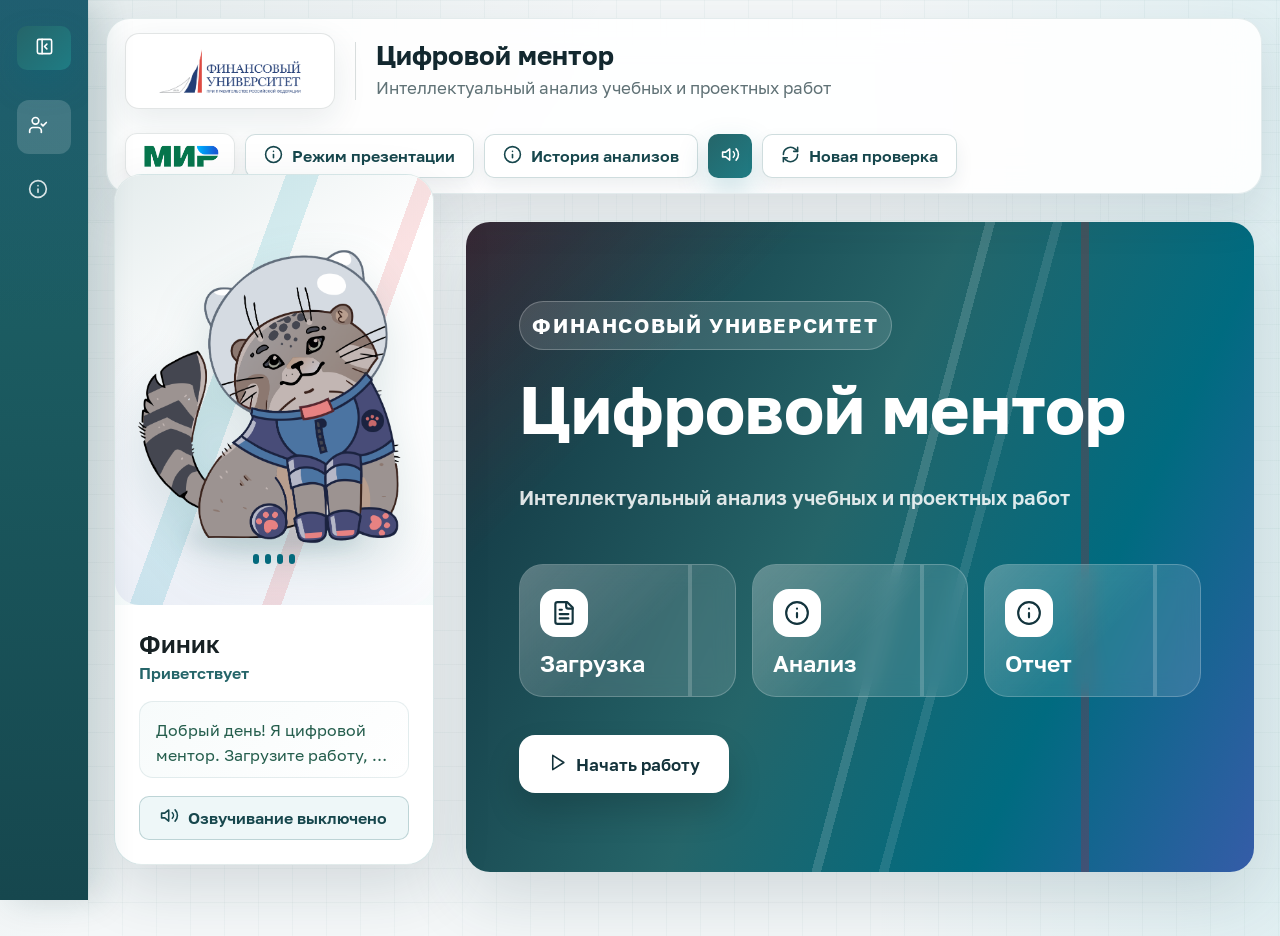
==== frontend/index.html @ cb4d514e "Improve demo UX history evidence and metrics" ====
<!doctype html>
<html lang="ru">
  <head>
    <meta charset="UTF-8" />
    <meta name="viewport" content="width=device-width, initial-scale=1.0" />
    <title>Цифровой ментор</title>
    <link rel="stylesheet" href="./src/styles/variables.css" />
    <link rel="stylesheet" href="./src/styles/global.css" />
  </head>
  <body>
    <div class="app-shell is-sidebar-collapsed" id="appShell">
      <aside class="sidebar" aria-label="Основная навигация">
        <div class="sidebar__brand">
          <div class="sidebar__mark">ЦМ</div>
          <div class="sidebar__brand-text">
            <strong>Цифровой ментор</strong>
            <span>Demo</span>
          </div>
          <button class="icon-button sidebar__toggle" type="button" id="sidebarToggle" aria-label="Раскрыть меню" aria-expanded="false">
            <span data-icon="panel-left"></span>
          </button>
        </div>

        <nav class="sidebar__nav">
          <button class="nav-item is-active" type="button" data-section="mentor">
            <span data-icon="user-check"></span>
            <span class="nav-item__label">Цифровой ментор</span>
          </button>
          <button class="nav-item" type="button" data-section="about">
            <span data-icon="info"></span>
            <span class="nav-item__label">О проекте</span>
          </button>
        </nav>
      </aside>

      <main class="main">
        <header class="topbar">
          <div class="brand-lockup">
            <div class="brand-logo-card">
              <img class="brand-logo-card__university" src="./src/assets/logos/financial-university-brand.png" alt="Финансовый университет" onerror="this.onerror=null;this.src='./src/assets/logos/financila_univer.png';" />
            </div>
            <div class="brand-divider"></div>
            <div class="project-title">
              <h1>Цифровой ментор</h1>
              <p>Интеллектуальный анализ учебных и проектных работ</p>
            </div>
          </div>

          <div class="topbar__actions">
            <div class="partner-badge" aria-label="Партнер проекта">
              <img src="./src/assets/logos/Mir-logo.png" alt="МИР" onerror="this.onerror=null;this.src='./src/assets/logos/mir-logo.svg';" />
            </div>
            <button class="button button--secondary" type="button" id="fullscreenButton">
              <span data-icon="maximize"></span>
              Режим презентации
            </button>
            <button class="button button--secondary" type="button" id="historyButton">
              <span data-icon="history"></span>
              История анализов
            </button>
            <button class="icon-button" type="button" id="soundToggle" aria-label="Переключить звук">
              <span data-icon="volume2"></span>
            </button>
            <button class="button button--secondary" type="button" id="resetButton">
              <span data-icon="refresh-cw"></span>
              Новая проверка
            </button>
          </div>
        </header>
        <div class="mode-banner" id="modeBanner" hidden></div>

        <section class="page is-visible" id="mentorPage">
          <div class="mentor-layout">
            <section class="card avatar-card">
              <div class="avatar-stage" id="avatarStage">
                <div class="avatar-orbit"></div>
                <img class="mascot-image" src="./src/assets/mascot/finik-kosmonavt.png" alt="Маскот Финансового университета Финик" />
                <div class="voice-wave" aria-hidden="true">
                  <span></span><span></span><span></span><span></span>
                </div>
              </div>

              <div class="avatar-card__body">
                <div>
                  <h2>Финик</h2>
                  <p class="mentor-status" id="mentorStatus">Ожидает документ</p>
                </div>
                <p class="mentor-message" id="mentorMessage">Загрузите работу, и я проведу комплексный анализ.</p>
                <button class="button button--ghost" type="button" id="avatarSoundButton">
                  <span data-icon="volume2"></span>
                  Озвучивание включено
                </button>
              </div>
            </section>

            <section class="workspace">
              <div class="workspace-stage is-visible" id="welcomeStage">
                <section class="card welcome-card">
                  <div class="welcome-card__content">
                    <div class="brand-logo-card welcome-card__logo">
                      <img class="brand-logo-card__university" src="./src/assets/logos/financial-university-brand.png" alt="Финансовый университет" onerror="this.onerror=null;this.src='./src/assets/logos/financila_univer.png';" />
                    </div>
                    <div class="partner-badge welcome-card__partner" aria-label="Партнер проекта">
                      <img src="./src/assets/logos/Mir-logo.png" alt="МИР" onerror="this.onerror=null;this.src='./src/assets/logos/mir-logo.svg';" />
                    </div>
                    <p class="eyebrow">Финансовый университет</p>
                    <h2>Цифровой ментор</h2>
                    <p>Интеллектуальный анализ учебных и проектных работ</p>
                    <div class="welcome-stats" aria-label="Возможности цифрового ментора">
                      <div><span data-icon="file-text"></span><strong>Загрузка</strong></div>
                      <div><span data-icon="activity"></span><strong>Анализ</strong></div>
                      <div><span data-icon="download"></span><strong>Отчет</strong></div>
                    </div>
                    <div class="welcome-card__actions">
                      <button class="button button--large" type="button" id="startDemoButton">
                        <span data-icon="play"></span>
                        Начать работу
                      </button>
                    </div>
                  </div>
                </section>
              </div>

              <div class="workspace-stage" id="uploadStage">
                <section class="card upload-card" id="dropZone">
                  <div class="section-heading">
                    <span data-icon="file-up"></span>
                    <div>
                      <h2>Загрузите работу для анализа</h2>
                    </div>
                  </div>

                  <div class="drop-area">
                    <input id="fileInput" type="file" accept=".pdf,.docx,application/pdf,application/vnd.openxmlformats-officedocument.wordprocessingml.document" />
                    <div class="drop-area__icon"><span data-icon="upload-cloud"></span></div>
                    <h3>Перетащите файл сюда</h3>
                    <button class="button" type="button" id="chooseFileButton">Выбрать файл</button>
                    <button class="button button--ghost demo-document-button" type="button" id="demoDocumentButton" hidden>
                      <span data-icon="file-check-2"></span>
                      Использовать пример работы
                    </button>
                  </div>

                  <div class="file-preview" id="filePreview" hidden>
                    <div class="file-preview__icon"><span data-icon="file-text"></span></div>
                    <div>
                      <strong id="fileName">document.pdf</strong>
                      <span id="fileMeta">PDF · 1.2 МБ</span>
                    </div>
                    <button class="icon-button" type="button" id="removeFileButton" aria-label="Удалить файл">
                      <span data-icon="trash-2"></span>
                    </button>
                  </div>

                  <div class="upload-card__actions">
                    <div class="analysis-scope">
                      <span>Структура</span>
                      <span>Содержание</span>
                      <span>Аргументация</span>
                      <span>Логика</span>
                      <span>AI-risk</span>
                      <span>Рекомендации</span>
                    </div>
                    <button class="button button--large" type="button" id="startAnalysisButton" disabled>
                      <span data-icon="play"></span>
                      Начать анализ
                    </button>
                  </div>
                </section>
              </div>

              <div class="workspace-stage" id="processingStage">
                <section class="card processing-console">
                  <div class="processing-console__top">
                    <div>
                      <p class="eyebrow">AI-анализ</p>
                      <h2>Агенты читают работу</h2>
                      <p id="processingPhase">Подготовка документа</p>
                    </div>
                    <button class="button button--ghost" type="button" id="cancelAnalysisButton">
                      <span data-icon="circle-stop"></span>
                      Отменить
                    </button>
                  </div>

                  <div class="processing-showcase">
                    <div class="mentor-scanner">
                      <div class="scanner-orbit" aria-hidden="true">
                        <div class="scanner-ring scanner-ring--outer"></div>
                        <div class="scanner-ring scanner-ring--middle"></div>
                        <div class="scanner-ring scanner-ring--inner"></div>
                        <div class="scanner-sweep"></div>
                        <div class="scanner-core">
                          <span id="processingPercent">0%</span>
                          <small id="processingElapsed">Прошло: 00:00</small>
                        </div>
                        <span class="scanner-node scanner-node--a15">Проблема</span>
                        <span class="scanner-node scanner-node--a16">Экономика</span>
                        <span class="scanner-node scanner-node--a17">Архитектура</span>
                        <span class="scanner-node scanner-node--a28">Риски</span>
                        <span class="scanner-node scanner-node--a01">Итог</span>
                      </div>
                      <div class="scanner-caption">
                        <strong>Мультиагентный проход</strong>
                        <span>Несколько независимых проверок идут одновременно, затем ментор собирает понятный итог.</span>
                      </div>
                    </div>

                    <div class="processing-readout">
                      <div class="analysis-headline">
                        <div>
                          <span>Документ</span>
                          <strong id="processingFileName">Работа</strong>
                        </div>
                        <div>
                          <span>Сейчас</span>
                          <strong id="processingLiveStep">Запуск анализа</strong>
                        </div>
                      </div>
                      <div class="progress progress--wide"><span id="overallProgressBar" style="width: 0%"></span></div>
                      <div class="analysis-steps" id="analysisSteps"></div>
                    </div>
                  </div>
                </section>
              </div>

              <div class="workspace-stage" id="summaryStage">
                <section class="card summary-card">
                  <p class="eyebrow">Анализ завершен</p>
                  <h2>Краткое резюме</h2>
                  <div class="summary-score"><strong id="summaryScore">S?</strong><span>текущая стадия</span></div>
                  <p id="summaryVerdict">Работа выполнена на хорошем уровне.</p>
                  <div class="summary-grid">
                    <div>
                      <h3>Главные сильные стороны</h3>
                      <ul id="summaryStrengths"></ul>
                    </div>
                    <div>
                      <h3>Главные зоны развития</h3>
                      <ul id="summaryImprovements"></ul>
                    </div>
                  </div>
                  <div class="summary-actions">
                    <button class="button" type="button" id="detailsButton">Посмотреть подробный анализ</button>
                    <button class="button button--secondary" type="button" id="summaryReportButton">Скачать отчет</button>
                    <button class="button button--ghost" type="button" id="summaryResetButton">Начать новую проверку</button>
                  </div>
                </section>
              </div>

              <div class="workspace-stage" id="resultsStage">
                <nav class="results-nav" aria-label="Навигация по результатам">
                  <a href="#resultOverview">Обзор</a>
                  <a href="#resultCriteria">Стадии</a>
                  <a href="#resultRemarks">Возражения</a>
                  <a href="#resultRecommendations">Следующий шаг</a>
                  <a href="#resultChat">Диалог</a>
                </nav>
                <div class="results-grid">
                  <section class="card score-card" id="resultOverview">
                    <div>
                      <p class="eyebrow">Текущая стадия</p>
                      <strong>S?</strong>
                      <span>Работа выполнена на хорошем уровне</span>
                    </div>
                    <div class="score-ring">87</div>
                  </section>

                  <section class="card criteria-card" id="resultCriteria">
                    <h2>Путь работы по стадиям</h2>
                    <div id="criteriaList"></div>
                  </section>

                  <section class="card list-card">
                    <h2>Что устояло</h2>
                    <ul id="strengthsList"></ul>
                  </section>

                  <section class="card list-card">
                    <h2>Главные возражения</h2>
                    <ul id="improvementsList"></ul>
                  </section>
                </div>

                <section class="card document-review" id="resultRemarks">
                  <div class="section-heading">
                    <span data-icon="message-square-warning"></span>
                    <div>
                      <h2>Возражения</h2>
                    </div>
                  </div>
                  <div class="document-review__grid">
                    <article class="document-page" id="documentText"></article>
                    <aside class="remark-card">
                      <div id="remarkContent"></div>
                      <div class="remark-card__actions" id="remarkTabs"></div>
                    </aside>
                  </div>
                </section>

                <section class="card ai-risk-card">
                  <div class="section-heading">
                    <span data-icon="sparkles"></span>
                    <div>
                      <h2>Один вопрос и следующий шаг</h2>
                    </div>
                  </div>
                  <ul id="aiRiskList"></ul>
                  <p class="disclaimer">Разбор не является подписью человека и не заменяет решение научного руководителя или экспертного совета.</p>
                </section>

                <section class="recommendation-section" id="resultRecommendations">
                  <div class="section-heading">
                    <span data-icon="route"></span>
                    <div>
                      <h2>Следующий шаг</h2>
                    </div>
                  </div>
                  <div class="recommendation-grid" id="recommendationPlan"></div>
                </section>

                <section class="card directions-card">
                  <div class="section-heading">
                    <span data-icon="compass"></span>
                    <div>
                      <h2>Как вы хотите улучшить работу?</h2>
                    </div>
                  </div>
                  <div class="direction-buttons" id="directionButtons"></div>
                  <div class="direction-result" id="directionResult">Выберите направление улучшения.</div>
                </section>

                <section class="card chat-card" id="resultChat">
                  <div class="section-heading">
                    <span data-icon="messages-square"></span>
                    <div>
                      <h2>Диалог с цифровым ментором</h2>
                    </div>
                  </div>
                  <div class="quick-questions" id="quickQuestions"></div>
                  <div class="chat-messages" id="chatMessages"></div>
                  <div class="chat-tools">
                    <button class="button button--ghost" type="button" id="clearChatButton">Очистить диалог</button>
                    <button class="button button--ghost" type="button" id="stopSpeechButton">Остановить речь</button>
                  </div>
                  <form class="chat-input" id="chatForm">
                    <button class="icon-button" type="button" id="micButton" aria-label="Голосовой ввод">
                      <span data-icon="mic"></span>
                    </button>
                    <input id="chatInput" type="text" placeholder="Задайте вопрос ментору" />
                    <button class="button" type="submit">
                      <span data-icon="send"></span>
                      Отправить
                    </button>
                  </form>
                </section>
                <section class="card report-card detailed-report-card">
                  <div class="detailed-report-hero">
                    <div>
                      <p class="eyebrow">Подробный разбор</p>
                      <h2>Большой отчет собирается отдельно</h2>
                      <p id="detailedReportStatusText">После быстрого результата ментор готовит подробный PDF с примерами из текста, доказательствами и планом доработки.</p>
                    </div>
                    <div class="report-orb" aria-hidden="true">
                      <span data-icon="file-text"></span>
                    </div>
                  </div>

                  <div class="report-flow" id="detailedReportFlow">
                    <div class="report-flow__item is-active">
                      <span data-icon="search-check"></span>
                      <strong>Цитаты</strong>
                      <small>ищем фрагменты</small>
                    </div>
                    <div class="report-flow__item">
                      <span data-icon="layers-3"></span>
                      <strong>Разбор</strong>
                      <small>структурируем выводы</small>
                    </div>
                    <div class="report-flow__item">
                      <span data-icon="chart-no-axes-column"></span>
                      <strong>Рекомендации</strong>
                      <small>собираем план</small>
                    </div>
                    <div class="report-flow__item">
                      <span data-icon="file-down"></span>
                      <strong>PDF</strong>
                      <small>готовим файл</small>
                    </div>
                  </div>

                  <div class="report-card__actions">
                    <button class="button button--secondary" type="button" id="metricsButton">
                      <span data-icon="activity"></span>
                      Метрики анализа
                    </button>
                    <button class="button button--large" type="button" id="reportButton">
                      <span data-icon="download"></span>
                      Скачать подробный отчет
                    </button>
                    <button class="button button--secondary" type="button" id="finishDemoButton">
                      <span data-icon="check-circle-2"></span>
                      Завершить
                    </button>
                  </div>
                </section>
                <section class="card history-card">
                  <div class="section-heading">
                    <span data-icon="history"></span>
                    <div>
                      <h2>История анализов</h2>
                    </div>
                  </div>
                  <div class="history-list" id="historyList"></div>
                </section>
              </div>

              <div class="workspace-stage" id="finalStage">
                <section class="card final-card">
                  <p class="eyebrow">Готово</p>
                  <h2>Работа завершена</h2>
                  <p>Я подготовил аналитический отчет, рекомендации и направления дальнейшего развития работы.</p>
                  <p>Моя задача — помочь автору быстрее улучшить результат, а эксперту — сосредоточиться на содержательной оценке.</p>
                  <div class="summary-actions">
                    <button class="button" type="button" id="finalReportButton">Скачать отчет</button>
                    <button class="button button--secondary" type="button" id="finalResetButton">Начать новую проверку</button>
                    <button class="button button--ghost" type="button" id="backToResultsButton">Вернуться к результатам</button>
                  </div>
                </section>
              </div>

              <div class="workspace-stage" id="errorStage">
                <section class="card error-card">
                  <span data-icon="triangle-alert"></span>
                  <h2 id="errorTitle">Не удалось обработать документ</h2>
                  <p id="errorDescription">Проверьте, что файл не поврежден и содержит текстовый слой.</p>
                  <div class="error-actions">
                    <button class="button" type="button" id="retryButton">Выбрать другой файл</button>
                  </div>
                  <details class="error-details">
                    <summary>Код обращения</summary>
                    <code id="errorRequestId">Код не получен</code>
                  </details>
                </section>
              </div>
            </section>
          </div>
        </section>

        <section class="page" id="aboutPage">
          <div class="about-shell">
            <section class="about-hero">
              <div class="about-hero__copy">
                <p class="about-kicker"><span></span> Мультиагентная экспертная система</p>
                <h2>Не один чат-бот.<br /><em>Цифровой консилиум</em> для проектных работ.</h2>
                <p class="about-lead">Digital Mentor разбирает ВКР и проектные документы как команда независимых экспертов: каждый смотрит на свою часть работы, спорит с допущениями и передает выводы финальному ментору. Пользователь получает не сырой ответ нейросети, а собранную позицию с оценками, возражениями и следующим шагом.</p>
                <div class="about-hero__badges">
                  <span><span data-icon="shield-check"></span> Доказательно</span>
                  <span><span data-icon="users"></span> Независимые роли</span>
                  <span><span data-icon="messages-square"></span> Один понятный голос</span>
                </div>
              </div>
              <div class="about-orbit" aria-label="Схема мультиагентного анализа">
                <div class="about-orbit__ring"></div>
                <div class="about-orbit__core"><strong>A-01</strong><span>Финальный<br />ментор</span></div>
                <span class="about-orbit__agent about-orbit__agent--one">Проблема</span>
                <span class="about-orbit__agent about-orbit__agent--two">Экономика</span>
                <span class="about-orbit__agent about-orbit__agent--three">Архитектура</span>
                <span class="about-orbit__agent about-orbit__agent--four">Риски</span>
              </div>
            </section>

            <section class="about-metrics" aria-label="Цифры проекта">
              <article><strong>9</strong><span>экспертных ролей<br />в методологии</span></article>
              <article><strong>5</strong><span>агентов в быстром<br />demo-проходе</span></article>
              <article><strong>3</strong><span>семейства моделей<br />с разными задачами</span></article>
              <article><strong>1</strong><span>внешний голос<br />финального ментора</span></article>
            </section>

            <section class="about-section">
              <div class="about-section__heading">
                <div><p class="eyebrow">Как это работает</p><h3>От документа до решения</h3></div>
                <p>Система не отправляет файл «как есть» одной модели. Текст извлекается локально, делится на смысловые блоки и проходит несколько специализированных проверок.</p>
              </div>
              <div class="about-pipeline">
                <article><span class="about-step">01</span><div class="about-icon"><span data-icon="file-text"></span></div><h4>Документ</h4><p>PDF или DOCX проверяется, сохраняется и локально превращается в структурированный текст.</p></article>
                <article><span class="about-step">02</span><div class="about-icon"><span data-icon="scan-search"></span></div><h4>Контекст</h4><p>Система выделяет проблему, решение, архитектуру, экономику, риски и заключение.</p></article>
                <article><span class="about-step">03</span><div class="about-icon"><span data-icon="users"></span></div><h4>Независимый разбор</h4><p>Профильные агенты параллельно проверяют разные стороны проекта и ищут слабые допущения.</p></article>
                <article><span class="about-step">04</span><div class="about-icon"><span data-icon="sparkles"></span></div><h4>Синтез</h4><p>Финальный ментор сопоставляет позиции агентов и формирует единый понятный вывод.</p></article>
                <article><span class="about-step">05</span><div class="about-icon"><span data-icon="route"></span></div><h4>Действие</h4><p>Пользователь получает баллы, возражения, рекомендации, PDF и продолжает разбор в диалоге.</p></article>
              </div>
            </section>

            <section class="about-section about-section--agents">
              <div class="about-section__heading">
                <div><p class="eyebrow">Команда анализа</p><h3>Каждый агент отвечает за свою оптику</h3></div>
                <p>Роли не дублируют друг друга. Их задача — независимо проверить работу, а не согласиться с первым правдоподобным ответом.</p>
              </div>
              <div class="about-agents">
                <article class="about-agent about-agent--lead"><span>Финальный синтез</span><h4>Энгельс · главный ментор</h4><p>Собирает конфликтующие выводы, выбирает главные возражения и говорит с пользователем от лица всей системы.</p><small>GPT · final expert</small></article>
                <article class="about-agent"><span>Критический анализ</span><h4>Анти-Дюринг</h4><p>Проверяет проблему, решение, заявленные свойства и главное противоречие.</p><small>Mistral · быстрый аналитик</small></article>
                <article class="about-agent"><span>Красная команда</span><h4>Экономический критик</h4><p>Ищет слабые финансовые допущения, проверяет модель выручки и пороги go/no-go.</p><small>Claude · критик</small></article>
                <article class="about-agent"><span>Инженерная проверка</span><h4>Архитектор-скептик</h4><p>Разбирает компоненты, данные, реализуемость и отказные сценарии решения.</p><small>Mistral · аналитик</small></article>
                <article class="about-agent"><span>Проверка внедрения</span><h4>Скептический клиент</h4><p>Смотрит на ограничения, злоупотребления, риски эксплуатации и реальную ценность.</p><small>Claude · критик</small></article>
              </div>
              <div class="about-full-team"><strong>Полный экспертный контур</strong><span>Механизм</span><span>Диагност</span><span>ТРИЗ-аналитик</span><span>Инвестор</span><p>В полном режиме к критикам подключаются последовательные worker-роли и методологические контрольные точки.</p></div>
            </section>

            <section class="about-models">
              <div class="about-models__intro"><p class="eyebrow">Разделение ответственности</p><h3>Три модели — три класса задач</h3><p>Система использует Polza.ai как единый API-шлюз, но не назначает одну модель на всё. Это сохраняет специализацию и контролирует стоимость анализа.</p></div>
              <div class="about-models__grid">
                <article><span class="model-dot model-dot--mistral"></span><div><strong>Mistral</strong><small>Рабочий анализ</small></div><p>Читает индикаторы и быстро обрабатывает предметные блоки документа.</p></article>
                <article><span class="model-dot model-dot--claude"></span><div><strong>Claude</strong><small>Критика и диалог</small></div><p>Оспаривает выводы, проверяет риски и отвечает на вопросы по сохраненному результату.</p></article>
                <article><span class="model-dot model-dot--gpt"></span><div><strong>GPT</strong><small>Финальный эксперт</small></div><p>Используется точечно: превращает технический пакет агентов в единый отчет A-01.</p></article>
              </div>
            </section>

            <section class="about-principles">
              <article><span data-icon="shield-check"></span><h4>Источник — документ</h4><p>Агенты работают только с извлеченным контекстом и не должны исполнять инструкции из загруженного файла.</p></article>
              <article><span data-icon="file-text"></span><h4>Воспроизводимость</h4><p>Методологии версионируются, результаты и вызовы сохраняются, старые версии не уничтожаются.</p></article>
              <article><span data-icon="messages-square"></span><h4>Техника остается внутри</h4><p>Пользователь видит понятный вывод A-01, а модели, токены, стоимость и внутренние трассы остаются техническим слоем.</p></article>
              <article><span data-icon="info"></span><h4>Ментор, не судья</h4><p>Система помогает усилить работу, но не заменяет научного руководителя, эксперта или решение комиссии.</p></article>
            </section>
          </div>
        </section>
      </main>
    </div>

    <div class="notification" id="notification" role="status" aria-live="polite"></div>
    <div class="modal-overlay" id="recommendationModal" hidden>
      <section class="modal-card" role="dialog" aria-modal="true" aria-labelledby="recommendationModalTitle">
        <button class="icon-button modal-close" type="button" id="recommendationModalClose" aria-label="Закрыть окно">
          <span data-icon="x"></span>
        </button>
        <div class="modal-card__badge" id="recommendationModalPriority">1</div>
        <p class="eyebrow">Рекомендация</p>
        <h2 id="recommendationModalTitle">План доработки</h2>
        <p id="recommendationModalDescription"></p>
        <div class="modal-card__grid">
          <div>
            <span>Эффект</span>
            <strong id="recommendationModalEffect"></strong>
          </div>
          <div>
            <span>Сложность</span>
            <strong id="recommendationModalComplexity"></strong>
          </div>
        </div>
        <div class="modal-card__section">
          <h3>Что сделать</h3>
          <p id="recommendationModalAction"></p>
        </div>
        <div class="modal-card__actions">
          <button class="button" type="button" id="recommendationModalAccept">Учту</button>
          <button class="button button--secondary" type="button" id="recommendationModalOk">Понятно</button>
        </div>
      </section>
    </div>
    <div class="modal-overlay" id="metricsModal" hidden>
      <section class="modal-card modal-card--wide" role="dialog" aria-modal="true" aria-labelledby="metricsModalTitle">
        <button class="icon-button modal-close" type="button" id="metricsModalClose" aria-label="Закрыть метрики"><span data-icon="x"></span></button>
        <p class="eyebrow">Техническая демонстрация</p>
        <h2 id="metricsModalTitle">Метрики анализа</h2>
        <div class="metrics-grid" id="metricsContent"></div>
        <details class="metrics-agents"><summary>Вызовы по агентам</summary><div id="metricsAgents"></div></details>
      </section>
    </div>
    <div class="modal-overlay" id="historyModal" hidden>
      <section class="modal-card modal-card--wide" role="dialog" aria-modal="true" aria-labelledby="historyModalTitle">
        <button class="icon-button modal-close" type="button" id="historyModalClose" aria-label="Закрыть историю"><span data-icon="x"></span></button>
        <p class="eyebrow">Сохраненные результаты</p>
        <h2 id="historyModalTitle">История анализов</h2>
        <p class="history-limitation">До появления авторизации история относится ко всему текущему развертыванию, а не к отдельному пользователю.</p>
        <div class="history-list" id="historyModalList"></div>
      </section>
    </div>
    <div class="modal-overlay" id="documentModal" hidden>
      <section class="modal-card document-viewer" role="dialog" aria-modal="true" aria-labelledby="documentModalTitle">
        <button class="icon-button modal-close" type="button" id="documentModalClose" aria-label="Закрыть документ"><span data-icon="x"></span></button>
        <p class="eyebrow">Связанный фрагмент</p>
        <h2 id="documentModalTitle">Исходный документ</h2>
        <p id="documentEvidenceNotice"></p>
        <blockquote id="documentEvidenceQuote"></blockquote>
        <iframe id="documentViewerFrame" title="Исходный PDF" hidden></iframe>
      </section>
    </div>
    <aside class="presenter-panel" id="presenterPanel" hidden aria-label="Панель ведущего">
      <div class="presenter-panel__header">
        <strong>Панель ведущего</strong>
        <button class="icon-button" type="button" id="presenterCloseButton" aria-label="Закрыть панель">
          <span data-icon="x"></span>
        </button>
      </div>
      <div class="presenter-panel__actions">
        <button type="button" data-presenter-action="reset">Сбросить сценарий</button>
        <button type="button" data-presenter-action="upload">Перейти к загрузке</button>
        <button type="button" data-presenter-action="analysis">Перейти к анализу</button>
        <button type="button" data-presenter-action="summary">Открыть результат</button>
        <button type="button" data-presenter-action="mock">Резервный режим</button>
        <button type="button" data-presenter-action="sound">Звук вкл/выкл</button>
        <button type="button" data-presenter-action="ready">Проверить готовность</button>
        <button type="button" data-presenter-action="fullscreen">Полноэкранный режим</button>
      </div>
      <div class="readiness-table" id="readinessTable"></div>
    </aside>

    <script type="module" src="./src/js/app.js"></script>
  </body>
</html>
---- frontend/src/styles/variables.css ----
:root {
  --green-dark: #256569;
  --green-main: #006b80;
  --green-hover: #1d5357;
  --green-light: #c2d4d5;
  --green-soft: #eef5f6;
  --background-main: #f7f8f8;
  --background-secondary: #e9eeee;
  --background-card: #f0f4f4;
  --text-primary: #171717;
  --text-secondary: #737373;
  --text-light: #9a9a9a;
  --border-light: #d8dddd;
  --success: #256569;
  --warning: #0098af;
  --danger: #d80f16;
  --accent-blue: #355ca8;
  --accent-cyan: #0098af;
  --accent-red: #d80f16;
  --shadow-card: 0 8px 22px rgba(0, 0, 0, 0.18);
  --radius-card: 16px;
  --radius-control: 10px;
  --sidebar-width: 304px;
  --sidebar-collapsed-width: 88px;
}
---- frontend/src/styles/global.css ----
@font-face {
  font-family: "Golos Text";
  src: url("../assets/fonts/Golos-Text_Regular.ttf") format("truetype");
  font-weight: 400;
  font-style: normal;
  font-display: swap;
}

@font-face {
  font-family: "Golos Text";
  src: url("../assets/fonts/Golos-Text_DemiBold.ttf") format("truetype");
  font-weight: 700;
  font-style: normal;
  font-display: swap;
}

@font-face {
  font-family: "Golos Text";
  src: url("../assets/fonts/Golos-Text_Bold.ttf") format("truetype");
  font-weight: 800;
  font-style: normal;
  font-display: swap;
}

* {
  box-sizing: border-box;
}

body {
  margin: 0;
  min-width: 0;
  color: var(--text-primary);
  background:
    radial-gradient(circle at 52% -8%, rgba(255, 255, 255, 0.98) 0 34%, transparent 35%),
    radial-gradient(circle at 52% 42%, rgba(255, 255, 255, 0.9) 0 22%, transparent 23%),
    radial-gradient(circle at 46% 92%, rgba(255, 255, 255, 0.9) 0 28%, transparent 29%),
    linear-gradient(115deg, #f7f8f8 0%, #f2f5f5 54%, #edf7f8 100%);
  font-family: "Golos Text", Inter, -apple-system, BlinkMacSystemFont, "Segoe UI", Arial, sans-serif;
}

:focus-visible {
  outline: 3px solid var(--green-dark);
  outline-offset: 3px;
}

button,
input,
textarea {
  font: inherit;
}

button {
  cursor: pointer;
}

.app-shell {
  display: flex;
  min-height: 100vh;
}

.sidebar {
  position: sticky;
  top: 0;
  width: var(--sidebar-width);
  height: 100vh;
  padding: 28px 18px;
  background: linear-gradient(180deg, #256569 0%, #1f595d 100%);
  border-right: 0;
  display: flex;
  flex-direction: column;
  gap: 28px;
  transition: width 0.24s ease, padding 0.24s ease;
}

.sidebar__brand {
  display: flex;
  align-items: center;
  gap: 14px;
  min-height: 48px;
}

.sidebar__mark {
  flex: 0 0 auto;
  width: 48px;
  height: 48px;
  border-radius: 12px;
  display: grid;
  place-items: center;
  background: rgba(255, 255, 255, 0.16);
  color: white;
  font-weight: 800;
}

.sidebar__brand-text {
  min-width: 0;
}

.sidebar__brand-text strong,
.sidebar__brand-text span {
  display: block;
  white-space: nowrap;
}

.sidebar__brand-text span {
  margin-top: 3px;
  color: rgba(255, 255, 255, 0.72);
  font-size: 13px;
}

.sidebar__brand-text strong {
  color: white;
}

.sidebar__toggle {
  margin-left: auto;
  color: white;
  background: transparent;
  box-shadow: none;
}

.sidebar__toggle:hover {
  background: rgba(255, 255, 255, 0.12);
}

.sidebar__nav {
  display: grid;
  gap: 10px;
}

.nav-item {
  border: 0;
  border-radius: 12px;
  min-height: 48px;
  padding: 0 14px;
  display: flex;
  align-items: center;
  gap: 12px;
  color: rgba(255, 255, 255, 0.82);
  background: transparent;
  text-align: left;
  white-space: nowrap;
}

.nav-item svg {
  width: 20px;
  height: 20px;
}

.nav-item.is-active {
  color: white;
  background: rgba(255, 255, 255, 0.16);
  font-weight: 700;
}

.nav-item.is-disabled {
  opacity: 0.52;
}

.main {
  flex: 1;
  min-width: 0;
  background:
    radial-gradient(circle at 50% 11%, rgba(255, 255, 255, 0.96) 0 22%, transparent 23%),
    radial-gradient(circle at 52% 48%, rgba(255, 255, 255, 0.86) 0 17%, transparent 18%),
    radial-gradient(circle at 46% 86%, rgba(255, 255, 255, 0.88) 0 24%, transparent 25%);
}

.is-sidebar-collapsed .sidebar {
  width: var(--sidebar-collapsed-width);
  padding: 24px 14px;
}

.is-sidebar-collapsed .sidebar__brand {
  justify-content: center;
}

.is-sidebar-collapsed .sidebar__brand-text,
.is-sidebar-collapsed .nav-item__label {
  position: absolute;
  width: 1px;
  height: 1px;
  margin: -1px;
  padding: 0;
  overflow: hidden;
  clip: rect(0 0 0 0);
  white-space: nowrap;
  border: 0;
}

.is-sidebar-collapsed .sidebar__mark {
  display: none;
}

.is-sidebar-collapsed .sidebar__toggle {
  margin-left: 0;
}

.is-sidebar-collapsed .sidebar__nav {
  justify-items: center;
}

.is-sidebar-collapsed .nav-item {
  width: 54px;
  height: 54px;
  justify-content: center;
  padding: 0;
}

.topbar {
  min-height: 118px;
  margin: 22px 40px 24px;
  padding: 18px 24px;
  background: rgba(255, 255, 255, 0.94);
  backdrop-filter: blur(18px);
  border: 1px solid rgba(216, 221, 221, 0.9);
  border-radius: 18px;
  box-shadow: 0 8px 24px rgba(0, 0, 0, 0.12);
  display: grid;
  grid-template-columns: minmax(0, 1fr) auto;
  gap: 24px;
  align-items: center;
  position: sticky;
  top: 12px;
  z-index: 20;
  overflow: hidden;
}

.topbar::before {
  content: "";
  position: absolute;
  top: 0;
  right: 0;
  width: 210px;
  height: 8px;
  background: var(--green-dark);
}

.topbar::after {
  content: "";
  position: absolute;
  top: 0;
  right: 210px;
  width: 92px;
  height: 8px;
  background: var(--accent-cyan);
}

.mode-banner {
  margin: -10px 40px 20px;
  padding: 12px 18px;
  border: 1px solid rgba(215, 217, 47, 0.6);
  border-radius: 14px;
  background: rgba(255, 251, 222, 0.94);
  color: #6b6812;
  font-weight: 700;
}

.welcome-card,
.summary-card,
.final-card,
.error-card {
  min-height: 520px;
  display: grid;
  align-content: center;
}

.welcome-card__content {
  max-width: 760px;
  display: grid;
  gap: 18px;
}

.welcome-card__content h2,
.summary-card h2,
.final-card h2 {
  margin: 0;
  font-size: 52px;
  line-height: 1.02;
}

.welcome-card__content p,
.summary-card > p,
.final-card p {
  max-width: 760px;
  color: var(--text-secondary);
  font-size: 20px;
  line-height: 1.55;
}

.welcome-card__actions,
.summary-actions,
.error-actions,
.chat-tools {
  display: flex;
  flex-wrap: wrap;
  gap: 12px;
  align-items: center;
}

.welcome-card__logo {
  width: 260px;
}

.welcome-card__partner {
  width: fit-content;
}

.analysis-scope {
  display: flex;
  flex-wrap: wrap;
  gap: 8px;
  margin-right: auto;
}

.analysis-scope span {
  padding: 8px 10px;
  border-radius: 999px;
  background: var(--green-soft);
  color: var(--green-dark);
  font-size: 13px;
  font-weight: 700;
}

.analysis-headline {
  display: grid;
  grid-template-columns: minmax(0, 1fr) auto auto;
  gap: 16px;
  align-items: center;
  margin-bottom: 18px;
}

.analysis-headline span {
  display: block;
  color: var(--text-secondary);
  font-size: 13px;
}

.progress--wide {
  height: 12px;
  margin-bottom: 20px;
}

.analysis-step {
  grid-template-columns: 32px minmax(0, 1fr) auto auto;
}

.analysis-step p {
  margin: 4px 0 0;
  color: var(--text-secondary);
  font-size: 13px;
}

.analysis-step__percent {
  color: var(--text-secondary);
  font-weight: 700;
}

.summary-score {
  display: flex;
  align-items: baseline;
  gap: 12px;
}

.summary-score strong {
  color: var(--green-dark);
  font-size: 72px;
  line-height: 1;
}

.summary-grid {
  display: grid;
  grid-template-columns: repeat(2, minmax(0, 1fr));
  gap: 20px;
  margin: 18px 0;
}

.summary-grid h3 {
  margin-top: 0;
}

.results-nav {
  position: sticky;
  top: 154px;
  z-index: 12;
  display: flex;
  gap: 8px;
  margin-bottom: 18px;
  padding: 10px;
  border-radius: 14px;
  background: rgba(255, 255, 255, 0.94);
  border: 1px solid var(--border-light);
}

.results-nav a {
  padding: 10px 12px;
  border-radius: 10px;
  color: var(--green-dark);
  text-decoration: none;
  font-weight: 700;
}

.results-nav a:hover {
  background: var(--green-soft);
}

.criterion small {
  display: block;
  margin-top: 4px;
  color: var(--text-secondary);
  font-size: 12px;
}

.remark-meta {
  display: inline-block;
  margin-bottom: 12px;
  color: var(--green-dark);
  font-size: 13px;
  font-weight: 700;
}

.recommendation-card.is-checked {
  border-color: var(--green-main);
  background: var(--green-soft);
}

.history-card,
.report-card {
  margin-top: 24px;
}

.history-list {
  display: grid;
  gap: 10px;
}

.history-item {
  display: flex;
  justify-content: space-between;
  gap: 12px;
  padding: 12px;
  border: 1px solid var(--border-light);
  border-radius: 12px;
}

.history-item span {
  display: block;
  margin-top: 4px;
  color: var(--text-secondary);
  font-size: 13px;
}

.error-card > span svg {
  color: var(--danger);
  width: 44px;
  height: 44px;
}

.error-details {
  margin-top: 16px;
  color: var(--text-secondary);
}

.presenter-panel {
  position: fixed;
  right: 24px;
  bottom: 24px;
  z-index: 60;
  width: min(560px, calc(100vw - 48px));
  max-height: calc(100vh - 48px);
  overflow: auto;
  padding: 18px;
  border-radius: 18px;
  background: #ffffff;
  border: 1px solid var(--border-light);
  box-shadow: var(--shadow-card);
}

.presenter-panel__header {
  display: flex;
  align-items: center;
  justify-content: space-between;
  gap: 12px;
  margin-bottom: 12px;
}

.presenter-panel__actions {
  display: grid;
  grid-template-columns: repeat(2, minmax(0, 1fr));
  gap: 8px;
}

.presenter-panel__actions button {
  min-height: 40px;
  border: 1px solid var(--border-light);
  border-radius: 10px;
  background: var(--background-card);
}

.readiness-table {
  margin-top: 14px;
  overflow-x: auto;
}

.readiness-table table {
  width: 100%;
  border-collapse: collapse;
  font-size: 13px;
}

.readiness-table th,
.readiness-table td {
  padding: 8px;
  border-bottom: 1px solid var(--border-light);
  text-align: left;
}

.is-presentation-mode .topbar {
  min-height: 104px;
}

.is-presentation-mode .workspace {
  font-size: 18px;
}

.is-presentation-mode .section-heading p,
.is-presentation-mode .list-card li,
.is-presentation-mode .recommendation-card p {
  font-size: 16px;
}

.presentation-only {
  display: none;
}

.is-presentation-mode .presentation-only {
  display: inline-flex;
}

.demo-document-button {
  margin-top: 10px;
}

.report-card {
  margin-top: 24px;
}

.avatar-card.is-mascot-placeholder .avatar-stage::after {
  content: "Финик";
  position: absolute;
  width: 140px;
  height: 140px;
  border-radius: 50%;
  display: grid;
  place-items: center;
  background: var(--green-soft);
  color: var(--green-dark);
  font-weight: 800;
  box-shadow: inset 0 0 0 1px var(--border-light);
}

.brand-lockup {
  display: flex;
  align-items: center;
  gap: 20px;
  min-width: 0;
}

.brand-logo-card {
  width: 292px;
  min-height: 74px;
  padding: 10px 14px;
  border-radius: 14px;
  display: grid;
  place-items: center;
  background: #ffffff;
  box-shadow: 0 6px 16px rgba(0, 0, 0, 0.08);
}

.brand-logo-card img {
  display: block;
  object-fit: contain;
}

.brand-logo-card__university {
  width: 258px;
  height: 54px;
}

.brand-divider {
  width: 1px;
  height: 58px;
  background: var(--border-light);
  flex: 0 0 auto;
}

.partner-badge {
  min-height: 44px;
  padding: 7px 12px;
  border-radius: 12px;
  display: inline-flex;
  align-items: center;
  gap: 10px;
  background: rgba(255, 255, 255, 0.86);
  box-shadow: 0 6px 16px rgba(0, 0, 0, 0.08);
}

.partner-badge span {
  color: var(--text-secondary);
  font-size: 12px;
  font-weight: 700;
  text-transform: uppercase;
}

.partner-badge img {
  width: 84px;
  height: 26px;
  object-fit: contain;
  display: block;
}

.project-title h1 {
  margin: 0;
  font-size: 28px;
  line-height: 1.05;
  white-space: nowrap;
  font-family: "Golos Text", Georgia, "Times New Roman", serif;
  font-weight: 700;
}

.project-title p {
  margin: 7px 0 0;
  color: var(--text-secondary);
  font-size: 17px;
  line-height: 1.28;
  max-width: 560px;
}

.topbar__actions {
  display: flex;
  align-items: center;
  gap: 10px;
  justify-content: flex-end;
  flex-wrap: wrap;
}

.status-pill {
  display: inline-flex;
  align-items: center;
  gap: 8px;
  min-height: 38px;
  padding: 0 14px;
  border-radius: 12px;
  color: var(--green-dark);
  background: rgba(255, 255, 255, 0.86);
  font-size: 14px;
  font-weight: 700;
}

.status-pill span {
  width: 8px;
  height: 8px;
  border-radius: 50%;
  background: var(--success);
  box-shadow: 0 0 0 6px rgba(37, 101, 105, 0.12);
}

.button,
.icon-button {
  border: 0;
  display: inline-flex;
  align-items: center;
  justify-content: center;
  gap: 9px;
  border-radius: var(--radius-control);
  color: white;
  background: var(--green-main);
  min-height: 44px;
  padding: 0 18px;
  font-weight: 700;
  box-shadow: 0 8px 18px rgba(0, 107, 128, 0.16);
}

.button:hover,
.icon-button:hover {
  background: var(--green-hover);
}

.button:disabled {
  cursor: not-allowed;
  color: var(--text-light);
  background: var(--background-secondary);
  box-shadow: none;
}

.button--secondary {
  color: var(--green-dark);
  background: rgba(255, 255, 255, 0.9);
  border: 0;
  box-shadow: 0 6px 16px rgba(0, 0, 0, 0.08);
}

.button--ghost {
  color: var(--green-dark);
  background: var(--green-soft);
  box-shadow: none;
}

.button--large {
  min-height: 52px;
  padding-inline: 24px;
}

.icon-button {
  width: 44px;
  padding: 0;
}

.icon-button.is-active {
  background: var(--accent-cyan);
  color: #ffffff;
}

.icon-button svg,
.button svg {
  width: 19px;
  height: 19px;
}

.page {
  display: none;
  padding: 10px 40px 54px;
}

.page.is-visible,
.workspace-stage.is-visible {
  display: block;
}

.mentor-layout {
  display: grid;
  grid-template-columns: 360px minmax(0, 1fr);
  gap: 34px;
  align-items: start;
  transition: grid-template-columns 0.24s ease;
}

.is-sidebar-collapsed .mentor-layout {
  grid-template-columns: 460px minmax(0, 1fr);
}

.card {
  border: 1px solid var(--border-light);
  border-radius: var(--radius-card);
  background: var(--background-card);
  box-shadow: var(--shadow-card);
}

.avatar-card {
  position: sticky;
  top: 142px;
  overflow: hidden;
  background: var(--background-card);
}

.avatar-stage {
  min-height: 420px;
  display: grid;
  place-items: center;
  position: relative;
  overflow: hidden;
  background:
    radial-gradient(circle at 50% 36%, rgba(255, 255, 255, 0.94), transparent 35%),
    radial-gradient(circle at 30% 76%, rgba(53, 92, 168, 0.12), transparent 22%),
    linear-gradient(145deg, #e8f0f1 0%, #f8fafa 100%);
}

.avatar-stage::before {
  content: "";
  position: absolute;
  width: 70%;
  height: 70%;
  border-radius: 50%;
  background: radial-gradient(circle, rgba(0, 152, 175, 0.18), transparent 62%);
  filter: blur(8px);
  animation: auraPulse 3.8s ease-in-out infinite;
}

.avatar-stage::after {
  content: "";
  position: absolute;
  bottom: 54px;
  width: 56%;
  height: 26px;
  border-radius: 50%;
  background: rgba(37, 101, 105, 0.16);
  filter: blur(10px);
  animation: mascotShadow 3.2s ease-in-out infinite;
}

.is-sidebar-collapsed .avatar-stage {
  min-height: 500px;
}

.is-sidebar-collapsed .avatar-orbit {
  width: 310px;
  height: 310px;
}

.is-sidebar-collapsed .avatar-person {
  transform-origin: center;
  scale: 1.22;
}

.mascot-image {
  position: relative;
  z-index: 2;
  width: min(78%, 360px);
  max-height: 430px;
  object-fit: contain;
  filter: drop-shadow(0 22px 26px rgba(37, 101, 105, 0.18));
  transform-origin: 52% 84%;
  animation: mascotIdle 3.4s ease-in-out infinite;
}

.is-sidebar-collapsed .mascot-image {
  width: min(82%, 410px);
  max-height: 520px;
}

.avatar-orbit {
  position: absolute;
  width: 238px;
  height: 238px;
  border-radius: 50%;
  border: 1px solid rgba(0, 107, 79, 0.22);
  animation: pulse 2.8s infinite;
}

.avatar-person {
  width: 178px;
  height: 230px;
  display: grid;
  justify-items: center;
  align-content: center;
  gap: 12px;
  animation: breathe 3.4s ease-in-out infinite;
}

.avatar-person__head {
  width: 82px;
  height: 82px;
  border-radius: 50%;
  background: linear-gradient(160deg, var(--green-dark), var(--accent-cyan));
  box-shadow: 0 18px 34px rgba(37, 101, 105, 0.24);
}

.avatar-person__body {
  width: 148px;
  height: 112px;
  border-radius: 58px 58px 34px 34px;
  background: linear-gradient(160deg, #ffffff, #dfeae7);
  border: 1px solid rgba(0, 107, 79, 0.16);
}

.voice-wave {
  position: absolute;
  bottom: 30px;
  display: flex;
  gap: 6px;
  align-items: center;
  height: 32px;
}

.voice-wave span {
  width: 6px;
  height: 10px;
  border-radius: 99px;
  background: var(--green-main);
  animation: wave 1.1s ease-in-out infinite;
}

.voice-wave span:nth-child(2) {
  animation-delay: 0.14s;
}

.voice-wave span:nth-child(3) {
  animation-delay: 0.28s;
}

.voice-wave span:nth-child(4) {
  animation-delay: 0.42s;
}

.avatar-card[data-status="idle"] .voice-wave span {
  animation-play-state: paused;
  opacity: 0.4;
}

.avatar-card__body {
  padding: 24px;
  display: grid;
  gap: 18px;
}

.avatar-card h2 {
  margin: 0 0 5px;
  font-size: 24px;
}

.mentor-status {
  margin: 0;
  color: var(--green-dark);
  font-weight: 700;
}

.mentor-message {
  min-height: 0;
  max-height: 4.8em;
  margin: 0;
  padding: 16px;
  border-radius: 14px;
  background: white;
  color: #255e4d;
  line-height: 1.55;
  display: -webkit-box;
  overflow: hidden;
  -webkit-box-orient: vertical;
  -webkit-line-clamp: 2;
}

.workspace-stage {
  display: none;
}

.section-heading {
  display: flex;
  align-items: flex-start;
  gap: 14px;
  width: fit-content;
  min-width: min(420px, 100%);
  margin: -54px auto 26px;
  padding: 12px 28px;
  border-radius: 10px;
  color: white;
  background: linear-gradient(90deg, var(--green-dark) 0%, var(--green-main) 100%);
  box-shadow: 0 8px 18px rgba(37, 101, 105, 0.2);
}

.section-heading > span {
  width: 36px;
  height: 36px;
  border-radius: 10px;
  display: grid;
  place-items: center;
  color: white;
  background: rgba(255, 255, 255, 0.14);
  flex: 0 0 auto;
}

.section-heading svg {
  width: 22px;
  height: 22px;
}

.section-heading h2 {
  margin: 0;
  font-size: 24px;
  font-weight: 700;
}

.section-heading p {
  margin: 6px 0 0;
  color: rgba(255, 255, 255, 0.76);
  line-height: 1.45;
}

.upload-card {
  padding: 76px 30px 30px;
  margin-top: 42px;
}

.drop-area {
  position: relative;
  min-height: 320px;
  border: 2px dashed #c7d3d0;
  border-radius: 15px;
  display: grid;
  place-items: center;
  align-content: center;
  gap: 12px;
  background: rgba(255, 255, 255, 0.72);
  transition: 0.2s ease;
}

.drop-area.is-over {
  border-color: var(--green-main);
  background: #e5f4ed;
}

.drop-area input {
  position: absolute;
  inset: 0;
  opacity: 0;
  pointer-events: none;
}

.drop-area__icon {
  width: 74px;
  height: 74px;
  display: grid;
  place-items: center;
  border-radius: 14px;
  color: var(--green-dark);
  background: white;
}

.drop-area__icon svg {
  width: 34px;
  height: 34px;
}

.drop-area h3,
.drop-area p {
  margin: 0;
}

.drop-area p {
  color: var(--text-secondary);
}

.file-preview {
  margin-top: 18px;
  padding: 16px;
  border: 1px solid var(--border-light);
  border-radius: 18px;
  display: grid;
  grid-template-columns: auto 1fr auto;
  align-items: center;
  gap: 14px;
}

.file-preview__icon {
  width: 48px;
  height: 48px;
  border-radius: 16px;
  display: grid;
  place-items: center;
  color: var(--green-dark);
  background: var(--green-soft);
}

.file-preview span {
  display: block;
  margin-top: 4px;
  color: var(--text-secondary);
  font-size: 14px;
}

.upload-card__actions {
  margin-top: 20px;
  display: flex;
  justify-content: flex-end;
}

.processing-console {
  position: relative;
  overflow: hidden;
  padding: clamp(26px, 3vw, 44px);
  border: 1px solid rgba(0, 116, 128, 0.12);
  color: var(--text-main);
  background:
    radial-gradient(circle at 20% 12%, rgba(72, 219, 229, 0.34), transparent 24%),
    radial-gradient(circle at 84% 8%, rgba(255, 201, 106, 0.38), transparent 24%),
    linear-gradient(135deg, #ffffff 0%, #f1fbfc 46%, #fff7e8 100%);
  box-shadow: 0 24px 76px rgba(28, 65, 74, 0.12);
}

.processing-console::before {
  content: "";
  position: absolute;
  inset: 0;
  pointer-events: none;
  background:
    linear-gradient(90deg, rgba(0, 116, 128, 0.08) 1px, transparent 1px),
    linear-gradient(0deg, rgba(0, 116, 128, 0.06) 1px, transparent 1px);
  background-size: 38px 38px;
  mask-image: linear-gradient(180deg, rgba(0, 0, 0, 0.8), transparent 78%);
}

.processing-console__top {
  position: relative;
  z-index: 1;
  display: flex;
  justify-content: space-between;
  gap: 18px;
  align-items: flex-start;
}

.processing-console__top h2 {
  margin: 4px 0 8px;
  font-size: clamp(32px, 4vw, 54px);
  color: var(--text-main);
  letter-spacing: 0;
}

.processing-console__top p:last-child {
  margin: 0;
  color: var(--text-secondary);
  font-size: 16px;
}

.processing-console .eyebrow {
  color: #ffd38a;
}

.processing-console .button--ghost {
  color: var(--green-dark);
  border-color: rgba(0, 116, 128, 0.24);
  background: rgba(255, 255, 255, 0.82);
}

.processing-showcase {
  position: relative;
  z-index: 1;
  display: grid;
  grid-template-columns: minmax(300px, 0.85fr) minmax(420px, 1fr);
  gap: clamp(28px, 5vw, 72px);
  align-items: center;
  margin-top: 30px;
}

.mentor-scanner {
  display: grid;
  justify-items: center;
  gap: 22px;
}

.scanner-orbit {
  position: relative;
  width: min(100%, 420px);
  aspect-ratio: 1;
  margin: 0 auto;
  border-radius: 50%;
  background:
    radial-gradient(circle at 50% 50%, rgba(255, 255, 255, 0.96) 0 16%, rgba(30, 203, 215, 0.32) 17% 42%, rgba(255, 211, 138, 0.18) 43% 58%, rgba(255, 255, 255, 0.08) 59% 100%);
  box-shadow: inset 0 0 0 1px rgba(255, 255, 255, 0.28), 0 26px 90px rgba(0, 0, 0, 0.28);
}

.scanner-ring,
.scanner-sweep,
.scanner-core,
.scanner-node {
  position: absolute;
}

.scanner-ring {
  inset: 10%;
  border: 1px solid rgba(255, 255, 255, 0.38);
  border-radius: 50%;
}

.scanner-ring--outer {
  inset: 2%;
  animation: scannerPulse 2.6s ease-in-out infinite;
}

.scanner-ring--middle {
  inset: 19%;
  border-style: dashed;
  animation: spin 14s linear infinite;
  border-color: rgba(255, 211, 138, 0.58);
}

.scanner-ring--inner {
  inset: 34%;
}

.scanner-sweep {
  inset: 50% 50% auto 50%;
  width: 44%;
  height: 2px;
  transform-origin: left center;
  background: linear-gradient(90deg, rgba(101, 245, 255, 0.95), rgba(255, 211, 138, 0));
  animation: spin 2.2s linear infinite;
  box-shadow: 0 0 24px rgba(101, 245, 255, 0.85);
}

.scanner-core {
  inset: 50% auto auto 50%;
  width: 136px;
  height: 136px;
  transform: translate(-50%, -50%);
  display: grid;
  place-items: center;
  align-content: center;
  border-radius: 50%;
  background: #ffffff;
  box-shadow: 0 18px 42px rgba(20, 51, 65, 0.25), 0 0 46px rgba(101, 245, 255, 0.35);
}

.scanner-core span {
  font-size: 34px;
  font-weight: 800;
  color: var(--green-dark);
}

.scanner-core small {
  color: var(--text-secondary);
  font-size: 13px;
}

.scanner-node {
  min-width: 60px;
  height: 36px;
  display: grid;
  place-items: center;
  border-radius: 99px;
  color: #092f36;
  font-size: 13px;
  font-weight: 800;
  background: #dffcff;
  box-shadow: 0 14px 32px rgba(0, 0, 0, 0.26), 0 0 26px rgba(101, 245, 255, 0.35);
}

.scanner-node--a15 { left: 7%; top: 27%; }
.scanner-node--a16 { right: 6%; top: 25%; }
.scanner-node--a17 { left: 15%; bottom: 16%; }
.scanner-node--a28 { right: 13%; bottom: 15%; }
.scanner-node--a01 { left: 50%; top: 4%; transform: translateX(-50%); background: #ffd38a; }

.scanner-caption {
  width: min(100%, 430px);
  padding: 16px 18px;
  border-radius: 18px;
  color: var(--text-secondary);
  background: rgba(255, 255, 255, 0.86);
  border: 1px solid rgba(0, 116, 128, 0.12);
  backdrop-filter: blur(14px);
}

.scanner-caption strong {
  display: block;
  margin-bottom: 4px;
  color: var(--text-main);
  font-size: 15px;
}

.scanner-caption span {
  display: block;
  font-size: 13px;
  line-height: 1.45;
}

.processing-readout {
  display: grid;
  gap: 18px;
  min-width: 0;
  padding: clamp(18px, 2vw, 24px);
  border-radius: 24px;
  background: rgba(255, 255, 255, 0.9);
  border: 1px solid rgba(0, 116, 128, 0.14);
  backdrop-filter: blur(18px);
  box-shadow: 0 18px 56px rgba(28, 65, 74, 0.1);
}

#processingStage .analysis-headline {
  display: grid;
  grid-template-columns: minmax(0, 1.6fr) minmax(150px, 0.7fr);
  gap: 18px;
  align-items: start;
  color: var(--text-main);
}

#processingStage .analysis-headline > div {
  min-width: 0;
}

#processingStage .analysis-headline span {
  color: var(--text-secondary);
}

#processingStage .analysis-headline strong {
  display: block;
  min-width: 0;
  overflow: hidden;
  color: var(--text-main);
  text-overflow: ellipsis;
  white-space: nowrap;
}

#processingStage .progress {
  height: 12px;
  background: rgba(0, 92, 102, 0.14);
}

#processingStage .progress span {
  background: linear-gradient(90deg, #65f5ff, #ffd38a);
  box-shadow: 0 0 26px rgba(101, 245, 255, 0.5);
}

.analysis-steps {
  display: grid;
  grid-template-columns: 1fr;
  gap: 8px;
}

.analysis-step {
  min-height: 74px;
  display: grid;
  grid-template-columns: 34px minmax(0, 1fr) auto;
  align-items: center;
  gap: 12px;
  padding: 11px 13px;
  border-radius: 16px;
  border: 1px solid rgba(0, 116, 128, 0.14);
  background: #ffffff;
}

.analysis-step__indicator {
  width: 30px;
  height: 30px;
  border-radius: 50%;
  display: grid;
  place-items: center;
  color: #0b333b;
  background: rgba(0, 116, 128, 0.14);
}

.analysis-step.is-running {
  border-color: rgba(101, 245, 255, 0.48);
  background: linear-gradient(90deg, rgba(225, 252, 255, 0.98), #ffffff);
  box-shadow: inset 0 0 0 1px rgba(101, 245, 255, 0.18), 0 14px 34px rgba(28, 65, 74, 0.1);
}

.analysis-step.is-running .analysis-step__indicator {
  background: #65f5ff;
  animation: scannerPulse 1.4s ease-in-out infinite;
}

.analysis-step.is-complete .analysis-step__indicator {
  background: #ffd38a;
}

.analysis-step strong {
  display: block;
  min-width: 0;
  overflow: hidden;
  color: var(--text-main);
  font-size: 14px;
  text-overflow: ellipsis;
  white-space: nowrap;
}

.analysis-step p {
  margin: 0;
  min-width: 0;
  overflow: hidden;
  color: var(--text-secondary);
  font-size: 12px;
  line-height: 1.35;
  text-overflow: ellipsis;
  white-space: nowrap;
}

.analysis-step__state {
  justify-self: end;
  align-self: center;
  color: var(--green-dark);
  padding: 6px 10px;
  border-radius: 999px;
  background: rgba(0, 116, 128, 0.08);
  font-size: 12px;
  font-weight: 800;
  line-height: 1;
  white-space: nowrap;
}

.detailed-report-card {
  position: relative;
  overflow: hidden;
  padding: clamp(22px, 2.6vw, 34px);
  border: 1px solid rgba(0, 116, 128, 0.12);
  background:
    radial-gradient(circle at 96% 0%, rgba(255, 201, 106, 0.34), transparent 30%),
    linear-gradient(135deg, #ffffff 0%, #f2fbfc 100%);
}

.detailed-report-card::before {
  content: "";
  position: absolute;
  inset: 0;
  pointer-events: none;
  background: linear-gradient(120deg, transparent 0 42%, rgba(101, 245, 255, 0.2) 43% 45%, transparent 46% 100%);
}

.detailed-report-hero,
.report-flow,
.report-card__actions {
  position: relative;
  z-index: 1;
}

.detailed-report-hero {
  display: grid;
  grid-template-columns: minmax(0, 1fr) 118px;
  gap: 24px;
  align-items: center;
}

.detailed-report-hero h2 {
  margin: 4px 0 8px;
  font-size: clamp(28px, 3vw, 42px);
}

.detailed-report-hero p:last-child {
  max-width: 820px;
  margin: 0;
  color: var(--text-secondary);
  font-size: 16px;
  line-height: 1.55;
}

.report-orb {
  width: 112px;
  height: 112px;
  display: grid;
  place-items: center;
  border-radius: 30px;
  color: var(--green-dark);
  background:
    radial-gradient(circle at 36% 32%, #ffffff 0 20%, transparent 21%),
    linear-gradient(135deg, #65f5ff, #ffd38a);
  box-shadow: 0 18px 44px rgba(28, 65, 74, 0.16);
}

.report-orb svg {
  width: 42px;
  height: 42px;
}

.report-flow {
  display: grid;
  grid-template-columns: repeat(4, minmax(0, 1fr));
  gap: 12px;
  margin-top: 24px;
}

.report-flow__item {
  min-height: 118px;
  display: grid;
  align-content: start;
  gap: 8px;
  padding: 16px;
  border-radius: 18px;
  border: 1px solid rgba(0, 116, 128, 0.12);
  background: rgba(255, 255, 255, 0.78);
}

.report-flow__item > span {
  width: 38px;
  height: 38px;
  display: grid;
  place-items: center;
  border-radius: 14px;
  color: var(--green-dark);
  background: rgba(0, 116, 128, 0.1);
}

.report-flow__item strong {
  color: var(--text-main);
  font-size: 16px;
}

.report-flow__item small {
  color: var(--text-secondary);
  font-size: 13px;
}

.report-flow__item.is-active {
  border-color: rgba(0, 116, 128, 0.36);
  background: #ffffff;
  box-shadow: 0 16px 38px rgba(28, 65, 74, 0.12);
}

.report-flow__item.is-active > span {
  background: #65f5ff;
  animation: scannerPulse 1.4s ease-in-out infinite;
}

.report-flow__item.is-complete > span {
  background: #ffd38a;
}

.report-flow__item.is-failed {
  border-color: rgba(190, 68, 68, 0.3);
}

.report-card__actions {
  display: flex;
  flex-wrap: wrap;
  gap: 12px;
  margin-top: 22px;
}

.results-grid {
  display: grid;
  grid-template-columns: 1fr 1fr;
  gap: 20px;
}

.score-card,
.criteria-card,
.list-card,
.document-review,
.ai-risk-card,
.directions-card,
.chat-card,
.empty-page {
  padding: 26px;
}

.score-card {
  display: flex;
  align-items: center;
  justify-content: space-between;
  background: var(--background-card);
}

.eyebrow {
  margin: 0 0 8px;
  color: var(--green-dark);
  font-size: 13px;
  font-weight: 800;
  text-transform: uppercase;
}

.score-card strong {
  display: block;
  font-size: 46px;
  line-height: 1;
}

.score-card span {
  display: block;
  margin-top: 10px;
  color: var(--text-secondary);
}

.score-ring {
  width: 112px;
  height: 112px;
  border-radius: 50%;
  display: grid;
  place-items: center;
  color: var(--green-dark);
  font-size: 30px;
  font-weight: 800;
  background: conic-gradient(var(--accent-cyan) 313deg, var(--green-light) 0);
  box-shadow: inset 0 0 0 14px white;
}

.criteria-card h2,
.list-card h2 {
  margin: 0 0 18px;
  font-size: 21px;
}

.criterion {
  display: grid;
  grid-template-columns: 160px 1fr 44px;
  align-items: center;
  gap: 12px;
  margin-top: 14px;
}

.progress {
  height: 11px;
  border-radius: 99px;
  background: #b8bcbc;
  overflow: hidden;
}

.progress span {
  display: block;
  height: 100%;
  border-radius: inherit;
  background: linear-gradient(90deg, var(--green-dark), var(--accent-cyan));
}

.list-card ul,
.ai-risk-card ul {
  margin: 0;
  padding: 0;
  display: grid;
  gap: 12px;
  list-style: none;
}

.list-card li,
.ai-risk-card li {
  display: flex;
  gap: 10px;
  align-items: flex-start;
  color: #38433f;
}

.list-card li::before,
.ai-risk-card li::before {
  content: "";
  width: 8px;
  height: 8px;
  margin-top: 8px;
  border-radius: 50%;
  background: var(--green-main);
  flex: 0 0 auto;
}

.document-review,
.ai-risk-card,
.recommendation-section,
.directions-card,
.chat-card {
  margin-top: 54px;
}

.document-review,
.ai-risk-card,
.directions-card,
.chat-card {
  padding-top: 76px;
}

.document-review__grid {
  display: grid;
  grid-template-columns: minmax(0, 1.1fr) minmax(320px, 0.9fr);
  gap: 20px;
}

.document-page {
  min-height: 380px;
  padding: 26px;
  border-radius: 14px;
  background: white;
  border: 1px solid var(--border-light);
  color: #303030;
  line-height: 1.7;
}

.document-page h3 {
  margin: 0 0 18px;
}

.document-page p {
  margin: 0 0 16px;
}

.document-page .is-highlighted {
  padding: 12px 14px;
  border-radius: 14px;
  background: #f4f4cf;
}

.remark-card {
  padding: 22px;
  border-radius: 14px;
  background: white;
}

.remark-card h3 {
  margin: 0 0 12px;
  color: var(--green-dark);
}

.remark-card p {
  margin: 0 0 14px;
  color: #355c50;
  line-height: 1.55;
}

.remark-card__actions {
  display: flex;
  gap: 8px;
  margin-top: 22px;
}

.remark-tab {
  width: 34px;
  height: 34px;
  border: 0;
  border-radius: 12px;
  color: var(--green-dark);
  background: white;
  font-weight: 800;
}

.remark-tab.is-active {
  color: white;
  background: var(--green-main);
}

.disclaimer {
  margin: 18px 0 0;
  padding: 14px 16px;
  border-radius: 12px;
  background: #fffde7;
  color: #6e6418;
  line-height: 1.5;
}

.recommendation-section {
  padding: 76px 0 0;
}

.recommendation-grid {
  display: grid;
  grid-template-columns: repeat(4, minmax(0, 1fr));
  gap: 16px;
}

.recommendation-card {
  padding: 20px;
  border: 1px solid var(--border-light);
  border-radius: 16px;
  background: white;
  box-shadow: var(--shadow-card);
}

.recommendation-card strong {
  display: inline-flex;
  margin-bottom: 14px;
  padding: 7px 10px;
  border-radius: 999px;
  color: var(--green-dark);
  background: var(--green-soft);
  font-size: 13px;
}

.recommendation-card h3 {
  min-height: 72px;
  margin: 0 0 14px;
  font-size: 18px;
}

.recommendation-card p {
  margin: 8px 0;
  color: var(--text-secondary);
  font-size: 14px;
  line-height: 1.45;
}

.recommendation-card .button {
  width: 100%;
  margin-top: 12px;
}

.direction-buttons,
.quick-questions {
  display: flex;
  flex-wrap: wrap;
  gap: 10px;
}

.direction-buttons button,
.quick-questions button {
  border: 1px solid var(--border-light);
  border-radius: 10px;
  min-height: 40px;
  padding: 0 15px;
  color: var(--green-dark);
  background: white;
  font-weight: 700;
}

.direction-buttons button:hover,
.quick-questions button:hover {
  border-color: var(--green-main);
  background: var(--green-soft);
}

.direction-result {
  margin-top: 18px;
  padding: 18px;
  border-radius: 12px;
  color: #285e4d;
  background: var(--green-soft);
  line-height: 1.55;
}

.chat-messages {
  height: 260px;
  margin-top: 16px;
  padding: 18px;
  border-radius: 14px;
  overflow: auto;
  background: white;
  display: flex;
  flex-direction: column;
  gap: 12px;
}

.chat-message {
  max-width: 76%;
  padding: 12px 14px;
  border-radius: 16px;
  line-height: 1.45;
}

.chat-message.is-mentor {
  align-self: flex-start;
  color: #285e4d;
  background: var(--green-soft);
}

.chat-message.is-user {
  align-self: flex-end;
  color: white;
  background: var(--green-main);
}

.chat-message.is-typing {
  color: var(--text-secondary);
  font-style: italic;
}

.chat-input {
  display: grid;
  grid-template-columns: auto 1fr auto;
  gap: 10px;
  margin-top: 12px;
}

.chat-input input {
  min-height: 44px;
  border: 1px solid var(--border-light);
  border-radius: 16px;
  padding: 0 14px;
  outline: none;
}

.chat-input input:focus {
  border-color: var(--green-main);
}

.empty-page {
  max-width: 760px;
  min-height: 320px;
  display: grid;
  place-items: center;
  align-content: center;
  gap: 14px;
  text-align: center;
}

.empty-page > span {
  width: 74px;
  height: 74px;
  display: grid;
  place-items: center;
  border-radius: 24px;
  color: var(--green-dark);
  background: var(--green-soft);
}

.empty-page h2,
.empty-page p {
  margin: 0;
}

.empty-page p {
  max-width: 580px;
  color: var(--text-secondary);
  line-height: 1.55;
}

.notification {
  position: fixed;
  right: 24px;
  bottom: 24px;
  max-width: 380px;
  padding: 15px 18px;
  border-radius: 16px;
  color: white;
  background: var(--green-dark);
  box-shadow: var(--shadow-card);
  opacity: 0;
  transform: translateY(14px);
  pointer-events: none;
  transition: 0.2s ease;
  z-index: 10;
}

.notification.is-visible {
  opacity: 1;
  transform: translateY(0);
}

@keyframes pulse {
  50% {
    transform: scale(1.08);
    opacity: 0.55;
  }
}

@keyframes breathe {
  50% {
    transform: translateY(-8px) scale(1.02);
  }
}

@keyframes mascotIdle {
  0%,
  100% {
    transform: translateY(0) rotate(-1deg) scale(1);
  }

  35% {
    transform: translateY(-10px) rotate(1.6deg) scale(1.018);
  }

  70% {
    transform: translateY(-4px) rotate(-0.7deg) scale(1.006);
  }
}

@keyframes mascotShadow {
  0%,
  100% {
    opacity: 0.78;
    transform: scaleX(1);
  }

  50% {
    opacity: 0.48;
    transform: scaleX(0.82);
  }
}

@keyframes auraPulse {
  0%,
  100% {
    opacity: 0.7;
    transform: scale(0.96);
  }

  50% {
    opacity: 1;
    transform: scale(1.06);
  }
}

@keyframes wave {
  50% {
    height: 30px;
  }
}

@keyframes spin {
  to {
    transform: rotate(360deg);
  }
}

@keyframes scannerPulse {
  50% {
    opacity: 0.58;
    transform: scale(1.035);
  }
}

@media (max-width: 980px) {
  .processing-showcase {
    grid-template-columns: 1fr;
  }

  .mentor-scanner {
    max-width: 320px;
  }

  .analysis-steps {
    grid-template-columns: repeat(2, minmax(0, 1fr));
  }
}

@media (max-width: 560px) {
  .processing-console__top,
  .analysis-headline {
    grid-template-columns: 1fr;
    flex-direction: column;
  }

  .analysis-steps {
    grid-template-columns: 1fr;
  }
}

@media (max-width: 1366px) {
  .topbar {
    grid-template-columns: 1fr;
  }

  .topbar__actions {
    grid-column: 1 / -1;
    justify-content: flex-end;
  }

  .brand-logo-card {
    width: 248px;
  }

  .brand-logo-card__university {
    width: 218px;
  }

  .mentor-layout {
    grid-template-columns: 320px minmax(0, 1fr);
  }

  .is-sidebar-collapsed .mentor-layout {
    grid-template-columns: 400px minmax(0, 1fr);
  }

  .recommendation-grid {
    grid-template-columns: repeat(2, minmax(0, 1fr));
  }
}

@media (prefers-reduced-motion: reduce) {
  *,
  *::before,
  *::after {
    scroll-behavior: auto !important;
    transition-duration: 0.01ms !important;
    animation-duration: 0.01ms !important;
    animation-iteration-count: 1 !important;
  }
}

/* Demo polish overrides: keep presentation additions from breaking the original layout. */
html,
body {
  width: 100%;
  overflow-x: hidden;
}

body {
  background: linear-gradient(115deg, #f7f8f8 0%, #f2f5f5 54%, #edf7f8 100%);
}

.main {
  min-width: 0;
}

.topbar {
  margin: 18px clamp(18px, 2.2vw, 34px) 22px;
  grid-template-columns: minmax(360px, 1fr) minmax(320px, auto);
}

.brand-logo-card {
  width: clamp(210px, 16vw, 292px);
}

.brand-logo-card__university {
  width: min(258px, 100%);
}

.project-title h1 {
  font-family: "Golos Text", Inter, -apple-system, BlinkMacSystemFont, "Segoe UI", Arial, sans-serif;
  letter-spacing: 0;
}

.topbar__actions {
  min-width: 0;
}

.topbar__actions .button,
.topbar__actions .status-pill,
.topbar__actions .partner-badge {
  flex: 0 1 auto;
  white-space: nowrap;
}

.page {
  padding-inline: clamp(18px, 2.2vw, 34px);
}

.mentor-layout,
.is-sidebar-collapsed .mentor-layout {
  grid-template-columns: minmax(320px, 420px) minmax(0, 1fr);
  gap: clamp(22px, 2vw, 34px);
}

.workspace,
.workspace-stage,
.workspace-stage > .card,
.results-grid,
.document-review,
.ai-risk-card,
.recommendation-section,
.directions-card,
.chat-card,
.report-card,
.history-card {
  min-width: 0;
}

.welcome-card,
.summary-card,
.final-card,
.error-card {
  min-height: min(560px, calc(100vh - 190px));
  padding: clamp(34px, 4vw, 58px);
  align-content: center;
}

.welcome-card__content {
  max-width: 820px;
  margin: 0 auto;
  text-align: left;
}

.welcome-card__content h2,
.summary-card h2,
.final-card h2 {
  font-size: clamp(38px, 4vw, 56px);
}

.button,
.icon-button,
.button--secondary,
.button--ghost {
  transition: background-color 0.18s ease, color 0.18s ease, border-color 0.18s ease, transform 0.18s ease;
}

.button:hover,
.icon-button:hover {
  transform: translateY(-1px);
}

.button--secondary:hover,
.button--ghost:hover {
  color: #ffffff;
  background: var(--green-hover);
}

.button:disabled,
.button:disabled:hover {
  transform: none;
  color: var(--text-light);
  background: var(--background-secondary);
}

.drop-area .button--ghost,
.demo-document-button {
  color: var(--green-dark);
  background: #ffffff;
  border: 1px solid var(--green-light);
}

.drop-area .button--ghost:hover,
.demo-document-button:hover {
  color: #ffffff;
  background: var(--green-main);
}

.section-heading {
  width: min(760px, calc(100% - 32px));
  min-width: 0;
}

.analysis-headline {
  grid-template-columns: minmax(0, 1fr) minmax(88px, auto) auto;
}

.analysis-step {
  display: grid;
  grid-template-columns: 34px minmax(0, 1fr) minmax(54px, auto) minmax(92px, auto);
  align-items: center;
  min-width: 0;
}

.analysis-step > div:nth-child(2) {
  min-width: 0;
}

.analysis-step strong,
.analysis-step p {
  overflow-wrap: anywhere;
}

.results-grid {
  grid-template-columns: repeat(2, minmax(0, 1fr));
}

.score-card {
  min-width: 0;
  gap: 18px;
}

.criteria-card {
  overflow: hidden;
}

.criterion {
  grid-template-columns: minmax(150px, 0.9fr) minmax(130px, 1.5fr) minmax(118px, auto);
  min-width: 0;
}

.criterion > span,
.criterion strong {
  min-width: 0;
  overflow-wrap: anywhere;
}

.progress {
  min-width: 0;
}

.document-review__grid {
  grid-template-columns: minmax(0, 1.05fr) minmax(280px, 0.95fr);
}

.recommendation-grid {
  grid-template-columns: repeat(auto-fit, minmax(230px, 1fr));
}

.recommendation-card h3 {
  min-height: 0;
}

.report-card {
  padding-top: 76px;
}

.report-card .button + .button {
  margin-left: 10px;
}

@media (max-width: 1440px) {
  .topbar {
    grid-template-columns: 1fr;
  }

  .topbar__actions {
    justify-content: flex-start;
  }

  .mentor-layout,
  .is-sidebar-collapsed .mentor-layout {
    grid-template-columns: minmax(300px, 360px) minmax(0, 1fr);
  }

  .avatar-stage,
  .is-sidebar-collapsed .avatar-stage {
    min-height: 420px;
  }

  .mascot-image,
  .is-sidebar-collapsed .mascot-image {
    width: min(80%, 340px);
    max-height: 410px;
  }
}

@media (max-width: 1180px) {
  .mentor-layout,
  .is-sidebar-collapsed .mentor-layout {
    grid-template-columns: 1fr;
  }

  .avatar-card {
    position: relative;
    top: auto;
  }

  .results-grid,
  .summary-grid,
  .document-review__grid {
    grid-template-columns: 1fr;
  }
}

/* Premium presentation redesign */
:root {
  --brand-navy: #253b7f;
  --brand-teal: #256569;
  --brand-cyan: #0098af;
  --brand-red: #d80f16;
  --surface-glass: rgba(255, 255, 255, 0.78);
  --surface-strong: #ffffff;
  --shadow-premium: 0 24px 70px rgba(21, 55, 67, 0.16);
}

body {
  color: #172124;
  background:
    linear-gradient(135deg, rgba(37, 59, 127, 0.08) 0%, transparent 30%),
    linear-gradient(315deg, rgba(0, 152, 175, 0.12) 0%, transparent 34%),
    linear-gradient(180deg, #fbfcfc 0%, #eef5f6 100%);
}

.main {
  background:
    linear-gradient(rgba(37, 101, 105, 0.035) 1px, transparent 1px),
    linear-gradient(90deg, rgba(37, 101, 105, 0.035) 1px, transparent 1px);
  background-size: 34px 34px;
}

.sidebar {
  background:
    linear-gradient(180deg, rgba(37, 59, 127, 0.2) 0%, transparent 36%),
    linear-gradient(180deg, #1e676c 0%, #16474e 100%);
  box-shadow: 12px 0 34px rgba(18, 65, 72, 0.18);
}

.topbar {
  min-height: 92px;
  margin: 18px clamp(18px, 2vw, 36px) 26px;
  padding: 14px 18px;
  border: 1px solid rgba(255, 255, 255, 0.9);
  border-radius: 22px;
  background: rgba(255, 255, 255, 0.86);
  box-shadow: var(--shadow-premium);
}

.topbar::before,
.topbar::after {
  height: 6px;
}

.brand-logo-card {
  background: #ffffff;
  border: 1px solid rgba(216, 221, 221, 0.75);
  box-shadow: 0 12px 34px rgba(26, 59, 70, 0.09);
}

.project-title h1 {
  font-size: clamp(24px, 2vw, 32px);
  color: #121a1d;
}

.project-title p {
  color: #596b70;
  font-weight: 500;
}

.partner-badge,
.status-pill {
  border: 1px solid rgba(216, 221, 221, 0.7);
  background: rgba(255, 255, 255, 0.92);
}

.button,
.icon-button {
  color: #ffffff;
  background: linear-gradient(135deg, var(--brand-teal), #1f7c84);
  box-shadow: 0 14px 32px rgba(0, 107, 128, 0.22);
}

.button:hover,
.icon-button:hover {
  color: #ffffff;
  background: linear-gradient(135deg, #1d5357, var(--brand-navy));
}

.button--large {
  min-height: 58px;
  padding-inline: 28px;
  border-radius: 16px;
  font-size: 17px;
}

.button--secondary {
  color: var(--brand-teal);
  background: #ffffff;
  border: 1px solid rgba(37, 101, 105, 0.18);
  box-shadow: 0 12px 28px rgba(21, 55, 67, 0.09);
}

.button--secondary:hover {
  color: #ffffff;
  background: linear-gradient(135deg, var(--brand-teal), var(--brand-cyan));
}

.button--ghost {
  color: var(--brand-teal);
  background: rgba(237, 247, 248, 0.92);
  border: 1px solid rgba(37, 101, 105, 0.16);
}

.button--ghost:hover {
  color: #ffffff;
  background: var(--brand-teal);
}

.page {
  padding: 0 clamp(18px, 2vw, 36px) 64px;
}

.mentor-layout,
.is-sidebar-collapsed .mentor-layout {
  grid-template-columns: minmax(360px, 440px) minmax(0, 1fr);
  gap: clamp(24px, 2.3vw, 42px);
}

.card {
  border: 1px solid rgba(255, 255, 255, 0.84);
  border-radius: 24px;
  background: var(--surface-glass);
  box-shadow: var(--shadow-premium);
  backdrop-filter: blur(18px);
}

.avatar-card {
  top: 132px;
  background: #f7fbfb;
}

.avatar-stage {
  min-height: 500px;
  background:
    linear-gradient(135deg, rgba(53, 92, 168, 0.14) 0%, transparent 44%),
    linear-gradient(315deg, rgba(0, 152, 175, 0.18) 0%, transparent 38%),
    #eef6f7;
}

.avatar-stage::before {
  width: 78%;
  height: 78%;
  background: conic-gradient(from 140deg, rgba(37, 101, 105, 0.18), rgba(53, 92, 168, 0.14), rgba(216, 15, 22, 0.08), rgba(37, 101, 105, 0.18));
  filter: blur(14px);
}

.mascot-image,
.is-sidebar-collapsed .mascot-image {
  width: min(86%, 420px);
  max-height: 500px;
}

.avatar-card__body {
  background: #ffffff;
}

.mentor-message {
  background: linear-gradient(135deg, #f7fbfb, #ffffff);
  border: 1px solid rgba(37, 101, 105, 0.1);
}

.workspace-stage > .card {
  overflow: hidden;
}

.welcome-card {
  position: relative;
  min-height: min(650px, calc(100vh - 170px));
  padding: clamp(44px, 5vw, 78px);
  background:
    linear-gradient(115deg, rgba(255, 255, 255, 0.92) 0 58%, rgba(238, 248, 249, 0.82) 58% 100%),
    linear-gradient(135deg, rgba(37, 59, 127, 0.08), rgba(0, 152, 175, 0.14));
}

.welcome-card::before {
  content: "";
  position: absolute;
  inset: 0;
  pointer-events: none;
  background:
    linear-gradient(90deg, transparent 0 72%, rgba(37, 101, 105, 0.12) 72% 73%, transparent 73%),
    linear-gradient(90deg, transparent 0 78%, rgba(216, 15, 22, 0.14) 78% 79%, transparent 79%);
}

.welcome-card__content {
  position: relative;
  max-width: 960px;
  margin: 0;
  gap: 20px;
}

.welcome-card__content h2 {
  max-width: 760px;
  font-size: clamp(56px, 5.8vw, 92px);
  line-height: 0.95;
  letter-spacing: 0;
  color: #10191c;
}

.welcome-card__content > p:not(.eyebrow) {
  max-width: 680px;
  color: #4f6368;
  font-size: clamp(20px, 1.7vw, 28px);
  font-weight: 600;
}

.welcome-card__logo,
.welcome-card__partner {
  display: none;
}

.eyebrow {
  color: var(--brand-red);
  letter-spacing: 0.08em;
}

.welcome-stats {
  display: grid;
  grid-template-columns: repeat(3, minmax(0, 1fr));
  gap: 12px;
  max-width: 760px;
  margin: 10px 0 8px;
}

.welcome-stats div {
  padding: 18px;
  border-radius: 18px;
  background: rgba(255, 255, 255, 0.82);
  border: 1px solid rgba(37, 101, 105, 0.12);
}

.welcome-stats strong,
.welcome-stats span {
  display: block;
}

.welcome-stats strong {
  color: var(--brand-teal);
  font-size: 22px;
}

.welcome-stats span {
  margin-top: 4px;
  color: #607277;
  font-size: 14px;
}

.welcome-card__actions {
  margin-top: 10px;
}

.section-heading {
  width: 100%;
  margin: 0 0 24px;
  padding: 0;
  color: inherit;
  background: transparent;
  box-shadow: none;
}

.section-heading > span {
  color: #ffffff;
  background: linear-gradient(135deg, var(--brand-teal), var(--brand-cyan));
  box-shadow: 0 10px 24px rgba(37, 101, 105, 0.18);
}

.section-heading h2 {
  color: #121a1d;
  font-size: clamp(26px, 2.2vw, 36px);
}

.section-heading p {
  color: #617176;
  font-size: 16px;
}

.upload-card,
#processingStage .card,
.document-review,
.ai-risk-card,
.directions-card,
.chat-card,
.report-card,
.history-card {
  padding: clamp(26px, 2.4vw, 38px);
  margin-top: 0;
}

.drop-area {
  border: 1px dashed rgba(37, 101, 105, 0.28);
  background:
    linear-gradient(135deg, rgba(255, 255, 255, 0.88), rgba(238, 247, 248, 0.72));
}

.analysis-scope span {
  background: #ffffff;
  border: 1px solid rgba(37, 101, 105, 0.12);
}

.analysis-step {
  background: rgba(255, 255, 255, 0.86);
  border: 1px solid rgba(37, 101, 105, 0.08);
  box-shadow: 0 8px 20px rgba(21, 55, 67, 0.06);
}

.analysis-step.is-running {
  border-color: rgba(0, 152, 175, 0.4);
  background: #ffffff;
}

.results-nav {
  top: 126px;
  background: rgba(255, 255, 255, 0.88);
  backdrop-filter: blur(16px);
}

.score-card,
.criteria-card,
.list-card {
  background: #ffffff;
}

.score-card {
  background:
    linear-gradient(135deg, rgba(37, 101, 105, 0.1), transparent 58%),
    #ffffff;
}

.score-ring {
  flex: 0 0 auto;
  color: #ffffff;
  background: conic-gradient(var(--brand-cyan) 313deg, #d9e6e7 0);
  box-shadow: inset 0 0 0 14px var(--brand-teal), 0 18px 36px rgba(37, 101, 105, 0.18);
}

.criterion {
  grid-template-columns: minmax(160px, 0.9fr) minmax(180px, 1.4fr) minmax(142px, auto);
  padding: 10px 0;
  border-top: 1px solid rgba(216, 221, 221, 0.7);
}

.criterion:first-child {
  border-top: 0;
}

.document-review,
.ai-risk-card,
.recommendation-section,
.directions-card,
.chat-card,
.report-card,
.history-card {
  margin-top: 26px;
}

.recommendation-section {
  padding: 0;
}

.recommendation-card {
  border-radius: 20px;
  background: #ffffff;
  box-shadow: 0 16px 38px rgba(21, 55, 67, 0.09);
}

.direction-buttons button,
.quick-questions button {
  background: #ffffff;
}

.history-item {
  background: #ffffff;
}

.report-card .button {
  margin-top: 6px;
}

@media (max-width: 1440px) {
  .welcome-card__content h2 {
    font-size: clamp(46px, 5vw, 72px);
  }

  .mentor-layout,
  .is-sidebar-collapsed .mentor-layout {
    grid-template-columns: minmax(300px, 360px) minmax(0, 1fr);
  }

  .avatar-stage,
  .is-sidebar-collapsed .avatar-stage {
    min-height: 430px;
  }

  .results-nav {
    top: 146px;
  }
}

@media (max-width: 1180px) {
  .welcome-stats {
    grid-template-columns: 1fr;
  }

  .criterion {
    grid-template-columns: 1fr;
    gap: 8px;
  }

  .analysis-headline,
  .analysis-step {
    grid-template-columns: 1fr;
  }

  .report-card .button + .button {
    margin-left: 0;
  }
}

/* Premium presentation finish */
html,
body {
  max-width: 100%;
  overflow-x: hidden;
}

body {
  font-family: "Golos Text", "Inter", "Segoe UI", Arial, sans-serif;
  background:
    linear-gradient(120deg, rgba(37, 101, 105, 0.08), transparent 34%),
    linear-gradient(270deg, rgba(0, 152, 175, 0.08), transparent 32%),
    #f4f7f8;
}

body::before {
  content: "";
  position: fixed;
  inset: 0;
  pointer-events: none;
  background-image:
    linear-gradient(rgba(37, 101, 105, 0.055) 1px, transparent 1px),
    linear-gradient(90deg, rgba(37, 101, 105, 0.055) 1px, transparent 1px);
  background-size: 44px 44px;
  mask-image: linear-gradient(180deg, rgba(0, 0, 0, 0.72), transparent 70%);
}

.app-shell {
  background: transparent;
}

.content {
  min-width: 0;
}

.topbar {
  margin: 18px clamp(18px, 2vw, 32px) 0;
  border: 1px solid rgba(37, 101, 105, 0.12);
  border-radius: 24px;
  background: rgba(255, 255, 255, 0.9);
  box-shadow: 0 18px 48px rgba(20, 51, 65, 0.12);
  backdrop-filter: blur(18px);
}

.topbar::before,
.topbar::after {
  display: none;
}

.project-title h1,
.welcome-card__content h2,
.section-heading h2 {
  font-family: "Golos Text", "Inter", "Segoe UI", Arial, sans-serif;
  letter-spacing: 0;
}

.project-title h1 {
  color: #13282f;
  font-weight: 800;
}

.project-title p {
  color: #607276;
}

.topbar__actions {
  min-width: 0;
  gap: 10px;
  justify-content: flex-end;
}

.button,
button.button {
  color: #ffffff;
  border: 1px solid rgba(255, 255, 255, 0.18);
  background: linear-gradient(135deg, #256569 0%, #006b80 58%, #0098af 100%);
  box-shadow: 0 12px 26px rgba(0, 107, 128, 0.22);
}

.button:hover,
button.button:hover {
  color: #ffffff;
  background: linear-gradient(135deg, #1d5357 0%, #256569 52%, #355ca8 100%);
  box-shadow: 0 15px 34px rgba(37, 101, 105, 0.28);
}

.button--secondary,
button.button--secondary {
  color: #17474d;
  border-color: rgba(37, 101, 105, 0.22);
  background: #ffffff;
  box-shadow: 0 8px 18px rgba(20, 51, 65, 0.08);
}

.button--secondary:hover,
button.button--secondary:hover {
  color: #ffffff;
  border-color: #355ca8;
  background: linear-gradient(135deg, #355ca8, #006b80);
}

.button--ghost,
button.button--ghost,
.demo-document-button {
  color: #17474d;
  border-color: rgba(37, 101, 105, 0.24);
  background: #eef7f8;
  box-shadow: none;
}

.button--ghost:hover,
button.button--ghost:hover,
.demo-document-button:hover {
  color: #ffffff;
  border-color: #256569;
  background: #256569;
}

.button:focus-visible,
button:focus-visible,
a:focus-visible,
input:focus-visible,
textarea:focus-visible {
  outline: 3px solid rgba(216, 15, 22, 0.48);
  outline-offset: 3px;
}

.mentor-layout,
.is-sidebar-collapsed .mentor-layout {
  width: min(100%, 1680px);
  margin: 0 auto;
  grid-template-columns: minmax(360px, 430px) minmax(0, 1fr);
  gap: clamp(22px, 2.2vw, 34px);
  align-items: start;
}

.avatar-card {
  border: 1px solid rgba(37, 101, 105, 0.13);
  border-radius: 28px;
  background:
    linear-gradient(180deg, rgba(255, 255, 255, 0.92), rgba(238, 247, 248, 0.9)),
    #ffffff;
  box-shadow: 0 24px 60px rgba(20, 51, 65, 0.14);
}

.avatar-stage {
  min-height: clamp(470px, 52vh, 640px);
  border-radius: 24px;
  background:
    linear-gradient(145deg, rgba(37, 101, 105, 0.12), transparent 42%),
    linear-gradient(35deg, rgba(53, 92, 168, 0.11), transparent 48%),
    #ffffff;
  overflow: hidden;
}

.avatar-stage::before {
  inset: 0;
  width: auto;
  height: auto;
  border-radius: 0;
  filter: none;
  background:
    linear-gradient(110deg, transparent 0 36%, rgba(0, 152, 175, 0.14) 36% 43%, transparent 43%),
    linear-gradient(110deg, transparent 0 64%, rgba(216, 15, 22, 0.12) 64% 68%, transparent 68%);
  animation: none;
}

.avatar-orbit {
  display: none;
}

.speech-bubble {
  border-color: rgba(37, 101, 105, 0.15);
  background: #ffffff;
  box-shadow: 0 16px 36px rgba(20, 51, 65, 0.1);
}

.stage-card,
.upload-card,
#processingStage .card,
.summary-card,
.score-card,
.criteria-card,
.list-card,
.document-review,
.ai-risk-card,
.recommendation-card,
.directions-card,
.chat-card,
.report-card,
.history-card {
  min-width: 0;
  border: 1px solid rgba(37, 101, 105, 0.1);
  border-radius: 28px;
  background: rgba(255, 255, 255, 0.94);
  box-shadow: 0 20px 50px rgba(20, 51, 65, 0.1);
}

.stage {
  min-width: 0;
}

.welcome-card {
  min-height: min(650px, calc(100vh - 170px));
  padding: clamp(42px, 4.2vw, 76px);
  color: #ffffff;
  border: 0;
  background:
    linear-gradient(135deg, rgba(216, 15, 22, 0.2), transparent 24%),
    linear-gradient(115deg, #102f3c 0%, #256569 46%, #006b80 74%, #355ca8 100%);
}

.welcome-card::before {
  background:
    linear-gradient(105deg, transparent 0 54%, rgba(255, 255, 255, 0.14) 54% 55%, transparent 55%),
    linear-gradient(105deg, transparent 0 61%, rgba(255, 255, 255, 0.1) 61% 62%, transparent 62%),
    linear-gradient(90deg, transparent 0 78%, rgba(216, 15, 22, 0.22) 78% 79%, transparent 79%);
}

.welcome-card__content {
  z-index: 1;
}

.welcome-card__content h2 {
  max-width: 860px;
  color: #ffffff;
  font-size: clamp(52px, 5.8vw, 100px);
  font-weight: 900;
  text-wrap: balance;
}

.welcome-card__content > p:not(.eyebrow) {
  color: rgba(255, 255, 255, 0.86);
  font-size: clamp(20px, 1.6vw, 28px);
  font-weight: 600;
}

.welcome-card .eyebrow {
  width: fit-content;
  padding: 8px 12px;
  color: #ffffff;
  border: 1px solid rgba(255, 255, 255, 0.24);
  border-radius: 999px;
  background: rgba(255, 255, 255, 0.13);
}

.welcome-stats div {
  color: #ffffff;
  border-color: rgba(255, 255, 255, 0.22);
  background: rgba(255, 255, 255, 0.13);
  backdrop-filter: blur(10px);
}

.welcome-stats strong {
  color: #ffffff;
}

.welcome-stats span {
  color: rgba(255, 255, 255, 0.76);
}

.welcome-card__actions .button--large {
  min-height: 58px;
  padding-inline: 28px;
  color: #14333b;
  background: #ffffff;
  box-shadow: 0 18px 34px rgba(0, 0, 0, 0.16);
}

.welcome-card__actions .button--large:hover {
  color: #ffffff;
  background: #d80f16;
}

.section-heading {
  display: block;
  width: 100%;
  min-width: 0;
  margin: 0 0 22px;
  padding: 0;
  color: inherit;
  background: transparent;
  box-shadow: none;
  border-radius: 0;
}

.section-heading > span {
  display: inline-flex;
  width: fit-content;
  max-width: 100%;
  margin: 0 0 14px;
  color: #ffffff;
  background: linear-gradient(135deg, #256569, #006b80);
}

.section-heading h2 {
  margin: 0;
  color: #14262c;
  font-size: clamp(26px, 2.2vw, 38px);
  font-weight: 850;
  text-wrap: balance;
}

.section-heading p {
  max-width: 760px;
  color: #617176;
}

.upload-card,
#processingStage .card,
.document-review,
.ai-risk-card,
.directions-card,
.chat-card,
.report-card,
.history-card {
  padding: clamp(24px, 2.4vw, 38px);
  margin-top: 0;
}

.drop-area {
  border-radius: 24px;
  border: 1px dashed rgba(0, 107, 128, 0.34);
  background:
    linear-gradient(135deg, rgba(255, 255, 255, 0.95), rgba(238, 247, 248, 0.82));
}

.analysis-headline {
  grid-template-columns: minmax(0, 1fr) auto;
}

.analysis-step {
  grid-template-columns: 34px minmax(0, 1fr) auto;
}

.analysis-step__content,
.analysis-step__content p,
.criterion,
.criterion small,
.document-pane,
.remark-card,
.recommendation-card,
.message {
  min-width: 0;
  overflow-wrap: anywhere;
}

.results-grid {
  grid-template-columns: minmax(0, 1fr) minmax(0, 1fr);
  gap: clamp(18px, 2vw, 28px);
}

.score-card {
  background:
    linear-gradient(135deg, rgba(37, 101, 105, 0.12), transparent 58%),
    #ffffff;
}

.score-ring {
  width: 156px;
  height: 156px;
  color: #ffffff;
  background: conic-gradient(#0098af 313deg, #d9e6e7 0);
  box-shadow: inset 0 0 0 14px #256569, 0 18px 36px rgba(37, 101, 105, 0.18);
}

.criteria-list {
  min-width: 0;
}

.criterion {
  grid-template-columns: minmax(145px, 0.9fr) minmax(170px, 1.4fr) minmax(128px, auto);
  gap: 14px;
  align-items: center;
}

.criterion > span,
.criterion strong {
  min-width: 0;
}

.progress {
  min-width: 0;
}

.progress__track {
  min-width: 120px;
}

.document-review {
  grid-template-columns: minmax(0, 1fr) minmax(300px, 0.62fr);
  gap: clamp(18px, 2vw, 28px);
}

.recommendation-grid {
  grid-template-columns: repeat(auto-fit, minmax(240px, 1fr));
}

.report-card,
.history-card {
  display: flex;
  flex-wrap: wrap;
  gap: 12px;
  align-items: flex-start;
  margin-top: 28px;
}

.report-card .section-heading,
.history-card .section-heading {
  flex: 1 1 100%;
}

.report-card .button {
  margin-top: 0;
}

.report-card .button + .button {
  margin-left: 0;
}

.history-list {
  flex: 1 1 100%;
  min-width: 0;
}

.history-item {
  gap: 14px;
  border: 1px solid rgba(37, 101, 105, 0.1);
  border-radius: 18px;
  background: #ffffff;
}

.toast {
  border: 1px solid rgba(37, 101, 105, 0.12);
  background: rgba(255, 255, 255, 0.96);
  box-shadow: 0 18px 48px rgba(20, 51, 65, 0.14);
}

@media (max-width: 1440px) {
  .topbar {
    margin-inline: 18px;
  }

  .mentor-layout,
  .is-sidebar-collapsed .mentor-layout {
    grid-template-columns: minmax(320px, 380px) minmax(0, 1fr);
    gap: 22px;
  }

  .avatar-stage {
    min-height: 440px;
  }

  .welcome-card__content h2 {
    font-size: clamp(46px, 5.2vw, 78px);
  }

  .criterion {
    grid-template-columns: minmax(128px, 0.9fr) minmax(150px, 1.2fr) minmax(118px, auto);
  }
}

@media (max-width: 1280px) {
  .topbar {
    grid-template-columns: 1fr;
  }

  .topbar__actions {
    justify-content: flex-start;
  }

  .mentor-layout,
  .is-sidebar-collapsed .mentor-layout {
    grid-template-columns: minmax(285px, 330px) minmax(0, 1fr);
  }

  .criteria-card {
    overflow: hidden;
  }

  .criterion {
    grid-template-columns: 1fr;
    gap: 8px;
    align-items: stretch;
  }

  .criterion strong {
    justify-self: start;
  }
}

@media (max-width: 1040px) {
  .mentor-layout,
  .is-sidebar-collapsed .mentor-layout {
    grid-template-columns: 1fr;
  }

  .avatar-card {
    position: relative;
    top: auto;
  }

  .avatar-stage {
    min-height: 360px;
  }

  .results-grid,
  .document-review {
    grid-template-columns: 1fr;
  }

  .welcome-stats {
    grid-template-columns: 1fr;
  }
}

@media (prefers-reduced-motion: reduce) {
  .avatar-stage,
  .avatar-image,
  .button,
  .analysis-step,
  .wave span {
    animation: none !important;
    transition: none !important;
  }
}

/* Presentation cleanup */
.mode-banner {
  display: none !important;
}

.topbar__actions .status-pill,
.welcome-card__actions .status-pill {
  display: none;
}

.partner-badge {
  min-height: 46px;
  padding: 8px 12px;
}

.partner-badge span {
  display: none;
}

.section-heading {
  display: grid;
  grid-template-columns: 64px minmax(0, 1fr);
  gap: 18px;
  align-items: center;
}

.section-heading > span {
  width: 64px;
  height: 64px;
  display: grid;
  place-items: center;
  margin: 0;
  border-radius: 20px;
  box-shadow: 0 16px 32px rgba(37, 101, 105, 0.2);
}

.section-heading > span svg {
  width: 30px;
  height: 30px;
}

.section-heading h2 {
  font-size: clamp(30px, 2.45vw, 42px);
}

.section-heading p,
.drop-area p,
.chat-card .section-heading p,
.report-card .section-heading p,
.history-card .section-heading p {
  display: none;
}

.welcome-stats {
  grid-template-columns: repeat(3, minmax(150px, 1fr));
  gap: 16px;
  max-width: 720px;
}

.welcome-stats div {
  position: relative;
  min-height: 118px;
  display: grid;
  align-content: end;
  gap: 14px;
  padding: 20px;
  border-radius: 24px;
  overflow: hidden;
}

.welcome-stats div::before {
  content: "";
  position: absolute;
  inset: 0;
  background:
    linear-gradient(135deg, rgba(255, 255, 255, 0.18), transparent 55%),
    linear-gradient(90deg, transparent 0 78%, rgba(255, 255, 255, 0.18) 78% 80%, transparent 80%);
}

.welcome-stats span[data-icon] {
  position: relative;
  width: 48px;
  height: 48px;
  display: grid;
  place-items: center;
  border-radius: 16px;
  color: #13343d;
  background: #ffffff;
}

.welcome-stats span[data-icon] svg {
  width: 26px;
  height: 26px;
}

.welcome-stats strong {
  position: relative;
  font-size: 23px;
  line-height: 1.1;
}

.results-grid {
  gap: 30px;
  margin-bottom: 34px;
}

.score-card,
.criteria-card,
.list-card {
  padding: clamp(28px, 2.6vw, 42px);
}

.score-card {
  min-height: 230px;
}

.score-card .eyebrow {
  color: #d80f16;
}

.score-card strong {
  font-size: clamp(52px, 5vw, 74px);
}

.score-card span {
  max-width: 380px;
  font-size: 17px;
  line-height: 1.45;
}

.score-ring {
  width: clamp(150px, 12vw, 190px);
  height: clamp(150px, 12vw, 190px);
  font-size: clamp(34px, 3vw, 48px);
}

.criteria-card h2,
.list-card h2 {
  margin-bottom: 24px;
  font-size: clamp(24px, 1.8vw, 30px);
}

.criterion {
  padding: 16px 0;
  gap: 18px;
}

.document-review,
.ai-risk-card,
.directions-card,
.chat-card,
.report-card,
.history-card {
  margin-top: 34px;
}

.recommendation-section {
  margin-top: 34px;
  padding: clamp(28px, 2.6vw, 42px);
  border: 1px solid rgba(37, 101, 105, 0.1);
  border-radius: 28px;
  background:
    linear-gradient(135deg, rgba(37, 101, 105, 0.08), transparent 48%),
    rgba(255, 255, 255, 0.94);
  box-shadow: 0 20px 50px rgba(20, 51, 65, 0.1);
}

.recommendation-grid {
  grid-template-columns: repeat(2, minmax(0, 1fr));
  gap: 22px;
}

.recommendation-card {
  position: relative;
  min-height: 280px;
  display: flex;
  flex-direction: column;
  gap: 18px;
  padding: 28px;
  border-radius: 26px;
  overflow: hidden;
  border: 1px solid rgba(37, 101, 105, 0.12);
  background:
    linear-gradient(135deg, rgba(0, 152, 175, 0.08), transparent 50%),
    #ffffff;
  box-shadow: 0 18px 42px rgba(20, 51, 65, 0.09);
}

.recommendation-card::after {
  content: "";
  position: absolute;
  left: 0;
  right: 0;
  top: 0;
  height: 5px;
  background: linear-gradient(90deg, #d80f16, #256569, #0098af);
}

.recommendation-card.is-checked {
  border-color: rgba(0, 152, 175, 0.45);
  background:
    linear-gradient(135deg, rgba(0, 152, 175, 0.12), transparent 54%),
    #ffffff;
}

.recommendation-card__top {
  display: grid;
  grid-template-columns: 64px minmax(0, 1fr);
  gap: 18px;
  align-items: center;
}

.recommendation-card__number {
  position: relative;
  width: 64px;
  height: 64px;
  display: grid;
  place-items: center;
  border: 1px solid rgba(37, 101, 105, 0.14);
  border-radius: 20px;
  overflow: hidden;
  background: linear-gradient(135deg, #ffffff, #eef7f8);
  box-shadow: 0 14px 26px rgba(20, 51, 65, 0.12);
}

.recommendation-card__number::before {
  content: "";
  position: absolute;
  inset: 0 auto 0 0;
  width: 6px;
  background: linear-gradient(180deg, #d80f16, #256569, #0098af);
}

.recommendation-card__number strong {
  position: relative;
  color: #17474d;
  font-size: 38px;
  line-height: 1;
  font-weight: 900;
}

.recommendation-card h3 {
  min-height: auto;
  margin: 0;
  color: #14262c;
  font-size: clamp(21px, 1.6vw, 26px);
  line-height: 1.16;
}

.recommendation-card p {
  margin: 0;
  color: #4f6368;
  font-size: 16px;
  line-height: 1.55;
}

.recommendation-card__meta {
  display: flex;
  flex-wrap: wrap;
  gap: 10px;
  margin-top: auto;
}

.recommendation-card__meta span {
  min-height: 34px;
  display: inline-flex;
  align-items: center;
  padding: 7px 12px;
  border-radius: 999px;
  color: #17474d;
  background: #eef7f8;
  border: 1px solid rgba(37, 101, 105, 0.12);
  font-size: 14px;
  font-weight: 800;
}

.recommendation-card__actions {
  display: flex;
  gap: 10px;
  flex-wrap: wrap;
}

.recommendation-card .button {
  width: auto;
  flex: 1 1 150px;
  margin-top: 0;
}

body.is-modal-open {
  overflow: hidden;
}

.modal-overlay {
  position: fixed;
  inset: 0;
  z-index: 80;
  display: grid;
  place-items: center;
  padding: 28px;
  background: rgba(11, 30, 38, 0.42);
  backdrop-filter: blur(12px);
}

.modal-overlay[hidden] {
  display: none;
}

.modal-card {
  position: relative;
  width: min(720px, 100%);
  padding: clamp(30px, 3vw, 46px);
  border: 1px solid rgba(255, 255, 255, 0.72);
  border-radius: 30px;
  overflow: hidden;
  background:
    linear-gradient(135deg, rgba(0, 152, 175, 0.1), transparent 46%),
    #ffffff;
  box-shadow: 0 34px 90px rgba(8, 30, 38, 0.34);
}

.modal-card::before {
  content: "";
  position: absolute;
  inset: 0 0 auto;
  height: 6px;
  background: linear-gradient(90deg, #d80f16, #256569, #0098af);
}

.modal-close {
  position: absolute;
  top: 18px;
  right: 18px;
  width: 44px;
  height: 44px;
  box-shadow: none;
}

.modal-card__badge {
  width: 72px;
  height: 72px;
  display: grid;
  place-items: center;
  margin-bottom: 18px;
  border-radius: 22px;
  color: #ffffff;
  background: linear-gradient(135deg, #256569, #006b80);
  box-shadow: 0 16px 32px rgba(37, 101, 105, 0.24);
  font-size: 34px;
  font-weight: 900;
}

.modal-card h2 {
  max-width: 560px;
  margin: 0 0 14px;
  color: #14262c;
  font-size: clamp(30px, 2.7vw, 44px);
  line-height: 1.08;
}

.modal-card > p {
  margin: 0 0 22px;
  color: #4f6368;
  font-size: 17px;
  line-height: 1.55;
}

.modal-card__grid {
  display: grid;
  grid-template-columns: repeat(2, minmax(0, 1fr));
  gap: 14px;
  margin: 22px 0;
}

.modal-card__grid div {
  padding: 16px;
  border: 1px solid rgba(37, 101, 105, 0.12);
  border-radius: 18px;
  background: #eef7f8;
}

.modal-card__grid span {
  display: block;
  margin-bottom: 6px;
  color: #617176;
  font-size: 13px;
  font-weight: 800;
  text-transform: uppercase;
}

.modal-card__grid strong {
  color: #17474d;
  font-size: 18px;
}

.modal-card__section {
  padding: 20px;
  border: 1px solid rgba(37, 101, 105, 0.1);
  border-radius: 22px;
  background: #ffffff;
  box-shadow: 0 14px 32px rgba(20, 51, 65, 0.07);
}

.modal-card__section h3 {
  margin: 0 0 10px;
  color: #14262c;
  font-size: 20px;
}

.modal-card__section p {
  margin: 0;
  color: #4f6368;
  font-size: 16px;
  line-height: 1.55;
}

.modal-card__actions {
  display: flex;
  flex-wrap: wrap;
  gap: 12px;
  margin-top: 24px;
}

.modal-card__actions .button {
  flex: 1 1 180px;
}

.direction-result {
  border: 1px solid rgba(37, 101, 105, 0.1);
  border-radius: 20px;
  background: #ffffff;
  box-shadow: 0 14px 32px rgba(20, 51, 65, 0.07);
}

@media (max-width: 1440px) {
  .results-grid {
    gap: 24px;
  }

  .score-card,
  .criteria-card,
  .list-card {
    padding: 30px;
  }
}

@media (max-width: 1180px) {
  .recommendation-grid {
    grid-template-columns: 1fr;
  }

  .section-heading {
    grid-template-columns: 56px minmax(0, 1fr);
  }

  .section-heading > span {
    width: 56px;
    height: 56px;
  }
}

/* Premium analysis scope chips */
.analysis-scope {
  counter-reset: analysis-scope;
  gap: 14px;
  margin: 22px 0 0;
}

.analysis-scope span {
  counter-increment: analysis-scope;
  position: relative;
  min-height: 58px;
  display: inline-flex;
  align-items: center;
  gap: 12px;
  padding: 10px 18px 10px 12px;
  border: 1px solid rgba(37, 101, 105, 0.13);
  border-radius: 18px;
  overflow: hidden;
  color: #163f45;
  background:
    linear-gradient(135deg, rgba(255, 255, 255, 0.96), rgba(238, 247, 248, 0.9)),
    #ffffff;
  box-shadow: 0 14px 30px rgba(20, 51, 65, 0.09);
  font-size: clamp(15px, 1.05vw, 18px);
  font-weight: 850;
  line-height: 1;
}

.analysis-scope span::before {
  content: counter(analysis-scope, decimal-leading-zero);
  width: 38px;
  height: 38px;
  display: grid;
  place-items: center;
  flex: 0 0 auto;
  border-radius: 13px;
  color: #ffffff;
  background: linear-gradient(135deg, #256569, #006b80);
  box-shadow: 0 10px 20px rgba(37, 101, 105, 0.22);
  font-size: 12px;
  font-weight: 900;
}

.analysis-scope span::after {
  content: "";
  position: absolute;
  left: 0;
  right: 0;
  bottom: 0;
  height: 4px;
  background: linear-gradient(90deg, #d80f16, #256569, #0098af);
  opacity: 0.9;
}

.analysis-scope span:nth-child(2)::before {
  background: linear-gradient(135deg, #355ca8, #006b80);
}

.analysis-scope span:nth-child(3)::before {
  background: linear-gradient(135deg, #d80f16, #256569);
}

.analysis-scope span:nth-child(4)::before {
  background: linear-gradient(135deg, #006b80, #0098af);
}

.analysis-scope span:nth-child(5)::before {
  background: linear-gradient(135deg, #253b7f, #355ca8);
}

.analysis-scope span:nth-child(6)::before {
  background: linear-gradient(135deg, #256569, #253b7f);
}

@media (max-width: 1180px) {
  .analysis-scope {
    gap: 10px;
  }

  .analysis-scope span {
    min-height: 52px;
    padding: 9px 14px 9px 10px;
    border-radius: 16px;
    font-size: 14px;
  }

  .analysis-scope span::before {
    width: 34px;
    height: 34px;
    border-radius: 12px;
  }
}

/* Persistent navigation and mentor */
.app-shell {
  display: block;
  min-height: 100vh;
}

.sidebar {
  position: fixed;
  top: 0;
  bottom: 0;
  left: 0;
  z-index: 40;
  max-height: 100vh;
  overflow-y: auto;
  overscroll-behavior: contain;
}

.main {
  min-height: 100vh;
  margin-left: var(--sidebar-width);
  transition: margin-left 0.24s ease;
}

.is-sidebar-collapsed .main {
  margin-left: var(--sidebar-collapsed-width);
}

.avatar-card {
  position: fixed;
  top: 174px;
  bottom: auto;
  left: calc(var(--sidebar-width) + clamp(18px, 2vw, 36px));
  z-index: 20;
  width: clamp(320px, 24vw, 430px);
  max-height: calc(100vh - 198px);
  overflow: hidden auto;
  overscroll-behavior: contain;
}

.is-sidebar-collapsed .avatar-card {
  left: calc(var(--sidebar-collapsed-width) + clamp(18px, 2vw, 36px));
}

.workspace {
  grid-column: 2;
  min-width: 0;
}

.criteria-card,
.list-card,
.document-review,
.ai-risk-card,
.recommendation-section {
  max-height: 420px;
  overflow: hidden auto;
  overscroll-behavior: contain;
}

.criterion small,
.list-card li,
.ai-risk-card li,
.remark-card p,
.recommendation-card p {
  max-height: 250px;
  overflow-y: auto;
}

/* Header/content separation */
.topbar {
  margin-bottom: clamp(22px, 2.2vw, 36px);
}

.page {
  padding-top: 0;
}

#processingStage .analysis-step {
  min-height: 92px;
  display: grid;
  grid-template-columns: 44px minmax(0, 1fr);
  align-content: center;
  align-items: center;
  gap: 16px;
  padding: 16px 18px;
}

#processingStage .analysis-step__content,
#processingStage .analysis-step p,
#processingStage .analysis-step strong {
  min-width: 0;
}

#processingStage .analysis-step__topline {
  display: flex;
  align-items: center;
  justify-content: space-between;
  gap: 12px;
  min-width: 0;
}

#processingStage .analysis-step strong {
  overflow: visible;
  font-size: 18px;
  line-height: 1.15;
  text-overflow: clip;
  white-space: normal;
}

#processingStage .analysis-step p {
  margin-top: 8px;
  overflow: visible;
  font-size: 15px;
  line-height: 1.35;
  text-overflow: clip;
  white-space: normal;
}

#processingStage .processing-console,
#processingStage .processing-console h2,
#processingStage .processing-console strong,
#processingStage .processing-console p,
#processingStage .processing-console small,
#processingStage .processing-console span {
  color: inherit;
}

#processingStage .processing-console {
  color: var(--text-main);
}

#processingStage .processing-console .eyebrow {
  color: var(--brand-red);
}

#processingStage .processing-console__top p:last-child,
#processingStage .scanner-caption,
#processingStage .scanner-caption span,
#processingStage .analysis-headline span,
#processingStage .analysis-step p {
  color: var(--text-secondary);
}

#processingStage .analysis-step__state {
  flex: 0 0 auto;
  color: var(--green-dark);
}

#processingStage .scanner-node {
  color: #092f36;
}

#processingStage .scanner-core span {
  color: var(--green-dark);
}

#processingStage .scanner-core small {
  color: var(--text-secondary);
}

.detailed-report-card .section-heading {
  display: none;
}

@media (max-width: 980px) {
  #processingStage .processing-showcase,
  .detailed-report-hero,
  .report-flow {
    grid-template-columns: 1fr;
  }

  #processingStage .scanner-orbit {
    max-width: 340px;
  }

  .report-orb {
    display: none;
  }
}

@media (max-width: 640px) {
  #processingStage .analysis-headline,
  #processingStage .analysis-step {
    grid-template-columns: 1fr;
  }

  #processingStage .analysis-step__topline {
    align-items: flex-start;
    flex-direction: column;
  }

  #processingStage .analysis-step__state {
    justify-self: start;
  }

  .report-card__actions {
    display: grid;
  }
}

/* Compact mentor copy is a status surface; complete answers remain in chat. */
.avatar-card .mentor-message {
  min-height: 0;
  max-height: 4.8em;
  display: -webkit-box;
  overflow: hidden;
  -webkit-box-orient: vertical;
  -webkit-line-clamp: 2;
}

@media (max-width: 1040px) {
  .sidebar {
    position: fixed;
    top: 0;
    bottom: 0;
    height: 100vh;
    max-height: 100vh;
    overflow-y: auto;
  }

  .main,
  .is-sidebar-collapsed .main {
    margin-left: var(--sidebar-collapsed-width);
  }

  .avatar-card {
    position: relative;
    top: auto;
    bottom: auto;
    left: auto;
    width: auto;
    height: auto;
    max-height: none;
    overflow: visible;
  }

  .workspace {
    grid-column: auto;
  }
}

/* Result page refresh */
#resultsStage .results-nav {
  display: flex;
  flex-wrap: wrap;
  gap: 8px;
  margin-bottom: 22px;
  padding: 10px;
  border: 1px solid rgba(0, 107, 128, 0.12);
  border-radius: 22px;
  background: rgba(255, 255, 255, 0.86);
  box-shadow: 0 18px 48px rgba(20, 51, 65, 0.08);
}

#resultsStage .results-nav a {
  min-height: 42px;
  display: inline-flex;
  align-items: center;
  padding: 0 16px;
  border-radius: 14px;
  color: var(--green-dark);
  font-weight: 800;
  text-decoration: none;
}

#resultsStage .results-nav a:hover {
  color: #ffffff;
  background: var(--green-main);
}

#resultsStage .results-grid {
  display: grid;
  grid-template-columns: repeat(2, minmax(0, 1fr));
  gap: 22px;
  align-items: start;
  margin-bottom: 22px;
}

#resultsStage .score-card,
#resultsStage .criteria-card,
#resultsStage .list-card,
#resultsStage .document-review,
#resultsStage .ai-risk-card,
#resultsStage .recommendation-section,
#resultsStage .directions-card,
#resultsStage .chat-card,
#resultsStage .history-card {
  margin-top: 0;
  border: 1px solid rgba(0, 107, 128, 0.1);
  border-radius: 28px;
  background:
    radial-gradient(circle at 100% 0%, rgba(255, 201, 106, 0.16), transparent 28%),
    linear-gradient(135deg, rgba(255, 255, 255, 0.98), rgba(242, 251, 252, 0.84));
  box-shadow: 0 20px 58px rgba(20, 51, 65, 0.09);
}

#resultsStage .score-card {
  min-height: 230px;
  display: grid;
  grid-template-columns: minmax(0, 1fr) 190px;
  gap: 28px;
  align-items: center;
  grid-column: 1 / -1;
  padding: clamp(28px, 2.8vw, 42px);
}

#resultsStage .score-card > div {
  min-width: 0;
}

#resultsStage .score-card .eyebrow {
  width: fit-content;
  padding: 8px 12px;
  border-radius: 999px;
  color: var(--brand-red);
  background: rgba(216, 15, 22, 0.08);
}

#resultsStage .score-card strong {
  display: block;
  margin-top: 12px;
  color: #14262c;
  font-size: clamp(48px, 4.8vw, 74px);
  line-height: 1;
  letter-spacing: 0;
  white-space: nowrap;
}

#resultsStage .score-card span {
  display: block;
  max-width: 860px;
  margin-top: 18px;
  color: #5b6b70;
  font-size: clamp(17px, 1.25vw, 21px);
  font-weight: 650;
  line-height: 1.45;
}

#resultsStage .score-ring {
  width: 178px;
  aspect-ratio: 1;
  height: auto;
  display: grid;
  place-items: center;
  border-radius: 50%;
  color: #ffffff;
  font-size: 42px;
  font-weight: 900;
  background:
    radial-gradient(circle at 50% 50%, #2e6970 0 50%, transparent 51%),
    conic-gradient(#46a3b6 0 var(--score-angle, 132deg), rgba(0, 107, 128, 0.18) var(--score-angle, 132deg) 360deg);
  box-shadow: inset 0 0 0 16px #2e6970, 0 18px 40px rgba(20, 51, 65, 0.16);
}

#resultsStage .criteria-card {
  grid-column: 1 / -1;
  max-height: none !important;
  overflow: visible !important;
  padding: clamp(28px, 2.6vw, 42px);
}

#resultsStage .criteria-card h2,
#resultsStage .list-card h2 {
  margin: 0 0 22px;
  color: #14262c;
  font-size: clamp(28px, 2.35vw, 42px);
  line-height: 1;
}

#resultsStage #criteriaList {
  display: grid;
  grid-template-columns: repeat(3, minmax(0, 1fr));
  gap: 12px;
}

#resultsStage .criterion {
  min-height: 0;
  display: grid;
  grid-template-columns: 1fr;
  align-content: start;
  gap: 12px;
  margin: 0;
  padding: 16px;
  border: 1px solid rgba(0, 107, 128, 0.1);
  border-radius: 18px;
  background: rgba(255, 255, 255, 0.82);
}

#resultsStage .criterion__head {
  display: grid;
  grid-template-columns: minmax(0, 1fr) auto;
  gap: 12px;
  align-items: start;
}

#resultsStage .criterion__head span {
  min-width: 0;
  color: #14262c;
  font-size: 17px;
  font-weight: 850;
  line-height: 1.15;
}

#resultsStage .criterion__head strong {
  color: var(--green-dark);
  font-size: 24px;
  line-height: 1;
  white-space: nowrap;
}

#resultsStage .criterion small {
  display: -webkit-box;
  max-height: 3.9em;
  overflow: hidden;
  -webkit-line-clamp: 3;
  -webkit-box-orient: vertical;
  color: #607277;
  font-size: 13px;
  line-height: 1.4;
}

#resultsStage .criterion__details {
  min-width: 0;
}

#resultsStage .criterion__details summary {
  width: fit-content;
  cursor: pointer;
  color: var(--green-dark);
  font-size: 13px;
  font-weight: 850;
}

#resultsStage .criterion__details-body {
  margin-top: 10px;
  padding: 12px;
  overflow: visible;
  border-radius: 12px;
  background: rgba(0, 107, 128, 0.06);
  overscroll-behavior: contain;
}

#resultsStage .criterion__details-body p {
  margin: 6px 0 0;
  color: #52686e;
  line-height: 1.5;
}

.criterion__signals {
  display: grid;
  gap: 6px;
  font-size: 12px;
  line-height: 1.4;
}

.criterion__signals span {
  padding: 7px 9px;
  border-radius: 10px;
}

.criterion__signals .is-strength { background: rgba(38, 166, 91, 0.09); color: #17653b; }
.criterion__signals .is-issue { background: rgba(222, 142, 44, 0.11); color: #805016; }
.criterion__score-label { color: var(--text-secondary); font-size: 12px; font-weight: 750; }
.criterion__evidence { margin-top: 8px; padding: 10px; border-left: 3px solid var(--green-main); background: white; }
.criterion__evidence .button { margin-top: 8px; }

.modal-card--wide { width: min(920px, calc(100vw - 32px)); }
.metrics-grid { display: grid; grid-template-columns: repeat(3, minmax(0, 1fr)); gap: 12px; margin: 20px 0; }
.metrics-grid > div { display: grid; gap: 5px; padding: 14px; border-radius: 14px; background: rgba(0, 107, 128, 0.07); }
.metrics-grid span { color: var(--text-secondary); font-size: 12px; }
.metrics-grid strong { overflow-wrap: anywhere; }
.metrics-agents summary { cursor: pointer; color: var(--green-dark); font-weight: 800; }
.metrics-agents article { display: grid; grid-template-columns: 80px 1fr 1fr; gap: 12px; padding: 10px 0; border-bottom: 1px solid rgba(0, 107, 128, 0.12); font-size: 13px; }
.document-viewer { width: min(1100px, calc(100vw - 28px)); height: min(90vh, 900px); }
.document-viewer blockquote { margin: 10px 0; padding: 12px 16px; border-left: 4px solid #ffd38a; background: #fff8e8; }
.document-viewer iframe { width: 100%; min-height: 62vh; border: 1px solid rgba(0, 107, 128, 0.15); border-radius: 12px; }

@media (max-width: 720px) {
  .metrics-grid { grid-template-columns: 1fr 1fr; }
  .metrics-agents article { grid-template-columns: 1fr; gap: 4px; }
  .document-viewer { height: 94vh; }
}

@media (prefers-reduced-motion: reduce) {
  .scanner-ring, .scanner-sweep { animation: none !important; }
  #overallProgressBar { transition: none !important; }
}

#resultsStage .criterion__details-body strong {
  display: block;
  margin-top: 8px;
  color: #263f45;
  font-size: 12px;
}

#resultsStage .criterion__details-body strong:first-child {
  margin-top: 0;
}

#resultsStage .criterion__details-body ul {
  margin: 5px 0 0;
  padding-left: 18px;
  color: #607277;
  font-size: 12px;
  line-height: 1.4;
}

#resultsStage .criterion .progress {
  align-self: end;
  height: 10px;
  background: rgba(0, 107, 128, 0.16);
}

#resultsStage .criteria-card,
#resultsStage .list-card,
#resultsStage .ai-risk-card,
#resultsStage .recommendation-section {
  max-height: none !important;
  overflow: visible !important;
  overscroll-behavior: auto;
}

#resultsStage .list-card {
  min-height: 260px;
  padding: clamp(28px, 2.6vw, 42px);
}

#resultsStage .list-card ul,
#resultsStage .ai-risk-card ul {
  display: grid;
  gap: 12px;
  max-height: none;
  overflow: visible;
}

#resultsStage .list-card li,
#resultsStage .ai-risk-card li {
  min-height: 58px;
  padding: 14px 16px;
  border: 1px solid rgba(0, 107, 128, 0.08);
  border-radius: 16px;
  background: rgba(255, 255, 255, 0.72);
  color: #38494e;
  font-size: 16px;
  line-height: 1.35;
}

#resultsStage .list-card li::before,
#resultsStage .ai-risk-card li::before {
  width: 10px;
  height: 10px;
  margin-top: 6px;
  background: #2f7f8c;
}

#resultsStage .document-review,
#resultsStage .ai-risk-card,
#resultsStage .recommendation-section,
#resultsStage .directions-card,
#resultsStage .chat-card,
#resultsStage .detailed-report-card,
#resultsStage .history-card {
  margin-top: 22px;
  padding: clamp(28px, 2.6vw, 42px);
}

#resultsStage .document-review {
  max-height: none !important;
  min-height: 0;
  overflow: visible !important;
  overscroll-behavior: auto;
  padding-top: clamp(28px, 2.6vw, 42px);
  background:
    radial-gradient(circle at 100% 0%, rgba(255, 201, 106, 0.2), transparent 28%),
    linear-gradient(135deg, #ffffff, #f3fbfc);
}

#resultsStage .document-review__grid {
  min-height: 0;
  overflow: visible;
  display: grid;
  grid-template-columns: 1fr;
  gap: 18px;
}

#resultsStage .document-page {
  display: none;
}

#resultsStage .remark-card {
  max-height: none;
  overflow: visible;
  border: 1px solid rgba(0, 107, 128, 0.1);
  border-radius: 24px;
  background: rgba(255, 255, 255, 0.88);
}

#resultsStage .remark-card {
  display: grid;
  align-content: start;
  gap: 16px;
  padding: clamp(18px, 2vw, 28px);
  background:
    radial-gradient(circle at 100% 0%, rgba(255, 201, 106, 0.2), transparent 28%),
    linear-gradient(135deg, rgba(0, 107, 128, 0.08), transparent 44%),
    #ffffff;
}

#resultsStage .remark-list {
  display: grid;
  grid-template-columns: repeat(2, minmax(0, 1fr));
  gap: 16px;
}

#resultsStage .remark-item {
  min-width: 0;
  display: grid;
  align-content: start;
  gap: 14px;
  padding: clamp(18px, 1.8vw, 24px);
  border: 1px solid rgba(0, 107, 128, 0.12);
  border-radius: 22px;
  background: rgba(255, 255, 255, 0.86);
  box-shadow: 0 18px 42px rgba(28, 66, 72, 0.08);
}

#resultsStage .remark-item__head {
  min-width: 0;
  display: flex;
  flex-wrap: wrap;
  align-items: center;
  gap: 8px;
}

#resultsStage .remark-index {
  width: 32px;
  height: 32px;
  flex: 0 0 auto;
  display: grid;
  place-items: center;
  border-radius: 12px;
  color: #ffffff;
  background: #2f6f7a;
  font-size: 14px;
  font-weight: 900;
}

#resultsStage .remark-meta {
  width: fit-content;
  max-width: 100%;
  padding: 8px 12px;
  border-radius: 999px;
  color: var(--green-dark);
  background: rgba(0, 107, 128, 0.1);
  font-size: 13px;
  font-weight: 800;
}

#resultsStage .remark-card h3 {
  margin: 0;
  color: #14262c;
  font-size: clamp(20px, 1.55vw, 28px);
  line-height: 1.2;
  overflow-wrap: anywhere;
  word-break: normal;
}

#resultsStage .remark-card blockquote {
  margin: 0;
  padding: 14px 16px;
  border: 1px solid rgba(0, 107, 128, 0.12);
  border-left: 5px solid #2f7f8c;
  border-radius: 16px;
  color: #33474d;
  background: rgba(0, 107, 128, 0.06);
  font-size: 15px;
  line-height: 1.45;
  overflow-wrap: anywhere;
}

#resultsStage .remark-card__body {
  display: grid;
  grid-template-columns: 1fr;
  gap: 12px;
}

#resultsStage .remark-card__body div {
  min-width: 0;
  padding: 16px;
  border: 1px solid rgba(0, 107, 128, 0.1);
  border-radius: 18px;
  background: rgba(246, 252, 253, 0.9);
}

#resultsStage .remark-card__body span {
  display: block;
  margin-bottom: 8px;
  color: var(--brand-red);
  font-size: 13px;
  font-weight: 900;
  text-transform: uppercase;
}

#resultsStage .remark-card p {
  max-height: none;
  overflow: visible;
  margin: 0;
  color: #40545a;
  font-size: 15px;
  line-height: 1.48;
  overflow-wrap: anywhere;
}

#resultsStage .remark-card__actions {
  display: none;
  flex-wrap: wrap;
  gap: 8px;
  margin-top: 4px;
}

#resultsStage .remark-tab {
  min-width: 42px;
  height: 42px;
  border-radius: 14px;
}

#resultsStage .recommendation-grid {
  display: grid;
  grid-template-columns: repeat(3, minmax(0, 1fr));
  gap: 14px;
}

#resultsStage .recommendation-card {
  min-height: 190px;
  border-radius: 20px;
  background: #ffffff;
}

#resultsStage .recommendation-card p {
  max-height: none;
  overflow: visible;
}

#resultsStage .quick-questions,
#resultsStage .direction-buttons {
  display: flex;
  flex-wrap: wrap;
  gap: 10px;
}

#resultsStage .chat-messages {
  max-height: 420px;
  border-radius: 22px;
  background: rgba(255, 255, 255, 0.68);
}

@media (max-width: 1280px) {
  #resultsStage .results-grid,
  #resultsStage #criteriaList,
  #resultsStage .document-review__grid,
  #resultsStage .recommendation-grid {
    grid-template-columns: 1fr;
  }

  #resultsStage .remark-list {
    grid-template-columns: 1fr;
  }

  #resultsStage .remark-card__body {
    grid-template-columns: 1fr;
  }
}

@media (max-width: 760px) {
  #resultsStage .score-card {
    grid-template-columns: 1fr;
  }

  #resultsStage .score-ring {
    width: 170px;
  }

  #resultsStage .results-nav {
    position: static;
  }
}

/* Smooth sidebar and project story */
.sidebar,
.main,
.avatar-card {
  transition-duration: 0.38s;
  transition-timing-function: cubic-bezier(0.22, 1, 0.36, 1);
}

.sidebar {
  overflow-x: hidden;
}

.sidebar__brand {
  display: grid;
  grid-template-columns: 48px minmax(0, 1fr) 42px;
  gap: 12px;
  width: 100%;
  transition: grid-template-columns 0.38s cubic-bezier(0.22, 1, 0.36, 1), gap 0.38s ease;
}

.sidebar__mark,
.sidebar__brand-text,
.nav-item__label {
  opacity: 1;
  transform: translateX(0);
  transition: opacity 0.2s ease 0.1s, transform 0.38s cubic-bezier(0.22, 1, 0.36, 1), max-width 0.38s cubic-bezier(0.22, 1, 0.36, 1);
}

.sidebar__brand-text {
  max-width: 168px;
  overflow: hidden;
}

.sidebar__brand-text strong {
  overflow: hidden;
  text-overflow: ellipsis;
}

.sidebar__toggle {
  width: 42px;
  min-width: 42px;
  margin: 0;
}

.nav-item {
  width: 100%;
  overflow: hidden;
  transition: width 0.38s cubic-bezier(0.22, 1, 0.36, 1), padding 0.38s ease, background-color 0.2s ease, color 0.2s ease, transform 0.2s ease;
}

.nav-item:hover {
  transform: translateX(3px);
  background: rgba(255, 255, 255, 0.1);
}

.nav-item__label {
  max-width: 184px;
  overflow: hidden;
  text-overflow: ellipsis;
  white-space: nowrap;
}

.app-shell.is-sidebar-collapsed .sidebar__brand {
  grid-template-columns: 0 0 54px;
  gap: 0;
  justify-content: center;
}

.app-shell.is-sidebar-collapsed .sidebar__mark {
  display: grid;
  width: 0;
  opacity: 0;
  overflow: hidden;
  transform: translateX(-16px) scale(0.8);
}

.app-shell.is-sidebar-collapsed .sidebar__brand-text,
.app-shell.is-sidebar-collapsed .nav-item__label {
  position: static;
  width: auto;
  height: auto;
  margin: 0;
  padding: 0;
  clip: auto;
  border: 0;
  max-width: 0;
  opacity: 0;
  transform: translateX(-12px);
  overflow: hidden;
  transition-delay: 0s;
}

.app-shell.is-sidebar-collapsed .sidebar__toggle {
  width: 54px;
  margin: 0;
}

.app-shell.is-sidebar-collapsed .nav-item:hover {
  transform: translateX(0) scale(1.04);
}

.about-shell {
  width: min(1480px, calc(100% - 80px));
  margin: 0 auto 64px;
  display: grid;
  gap: 28px;
}

.about-hero {
  position: relative;
  min-height: 500px;
  padding: clamp(36px, 5vw, 76px);
  border-radius: 34px;
  overflow: hidden;
  display: grid;
  grid-template-columns: minmax(0, 1.2fr) minmax(360px, 0.8fr);
  align-items: center;
  gap: 40px;
  color: #fff;
  background:
    radial-gradient(circle at 82% 42%, rgba(0, 199, 211, 0.26), transparent 26%),
    radial-gradient(circle at 8% 100%, rgba(255, 255, 255, 0.1), transparent 32%),
    linear-gradient(135deg, #143f43 0%, #1c6267 54%, #084e5c 100%);
  box-shadow: 0 24px 70px rgba(19, 71, 75, 0.24);
}

.about-hero::after {
  content: "";
  position: absolute;
  inset: 0;
  pointer-events: none;
  background-image: linear-gradient(rgba(255,255,255,.035) 1px, transparent 1px), linear-gradient(90deg, rgba(255,255,255,.035) 1px, transparent 1px);
  background-size: 36px 36px;
  mask-image: linear-gradient(90deg, transparent, #000 54%);
  -webkit-mask-image: linear-gradient(90deg, transparent, #000 54%);
}

.about-hero__copy { position: relative; z-index: 2; }
.about-kicker { display: flex; align-items: center; gap: 10px; margin: 0 0 24px; color: rgba(255,255,255,.72); font-size: 13px; font-weight: 800; letter-spacing: .12em; text-transform: uppercase; }
.about-kicker > span { width: 34px; height: 2px; background: #62d6dc; }
.about-hero h2 { margin: 0; max-width: 850px; font-size: clamp(40px, 5vw, 76px); line-height: .98; letter-spacing: -.055em; }
.about-hero h2 em { color: #7ce4e8; font-style: normal; }
.about-lead { max-width: 780px; margin: 28px 0 0; color: rgba(255,255,255,.8); font-size: clamp(17px, 1.45vw, 21px); line-height: 1.62; }
.about-hero__badges { display: flex; flex-wrap: wrap; gap: 10px; margin-top: 34px; }
.about-hero__badges > span { display: inline-flex; align-items: center; gap: 8px; padding: 10px 14px; border: 1px solid rgba(255,255,255,.16); border-radius: 999px; background: rgba(255,255,255,.08); backdrop-filter: blur(10px); font-size: 13px; font-weight: 700; }
.about-hero__badges svg { width: 17px; height: 17px; color: #7ce4e8; }

.about-orbit { position: relative; z-index: 2; width: min(34vw, 430px); aspect-ratio: 1; justify-self: center; }
.about-orbit__ring { position: absolute; inset: 13%; border: 1px solid rgba(124,228,232,.36); border-radius: 50%; box-shadow: 0 0 60px rgba(0,190,201,.15), inset 0 0 50px rgba(0,190,201,.08); }
.about-orbit__ring::before, .about-orbit__ring::after { content: ""; position: absolute; border: 1px dashed rgba(255,255,255,.15); border-radius: 50%; }
.about-orbit__ring::before { inset: -18%; }
.about-orbit__ring::after { inset: 22%; }
.about-orbit__core { position: absolute; inset: 33%; z-index: 2; display: grid; place-content: center; text-align: center; border: 1px solid rgba(124,228,232,.62); border-radius: 50%; background: radial-gradient(circle, rgba(29,107,113,.95), rgba(9,62,69,.96)); box-shadow: 0 0 50px rgba(63,211,218,.26); }
.about-orbit__core strong { color: #8aebee; font-size: clamp(22px, 2vw, 32px); }
.about-orbit__core span { margin-top: 4px; color: rgba(255,255,255,.74); font-size: 11px; line-height: 1.2; }
.about-orbit__agent { position: absolute; z-index: 3; min-width: 100px; padding: 10px 14px; border: 1px solid rgba(255,255,255,.18); border-radius: 14px; color: #fff; background: rgba(9,58,64,.88); box-shadow: 0 12px 30px rgba(0,0,0,.18); text-align: center; font-size: 12px; font-weight: 800; }
.about-orbit__agent--one { top: 4%; left: 37%; }
.about-orbit__agent--two { top: 43%; right: -3%; }
.about-orbit__agent--three { bottom: 3%; left: 34%; }
.about-orbit__agent--four { top: 43%; left: -5%; }

.about-metrics { display: grid; grid-template-columns: repeat(4, minmax(0,1fr)); gap: 14px; }
.about-metrics article { padding: 26px 28px; display: flex; align-items: center; gap: 18px; border: 1px solid rgba(23,91,96,.12); border-radius: 22px; background: rgba(255,255,255,.82); box-shadow: 0 12px 30px rgba(31,84,88,.07); }
.about-metrics strong { color: #1f666b; font-size: 42px; line-height: 1; letter-spacing: -.04em; }
.about-metrics span { color: #65767a; font-size: 13px; font-weight: 700; line-height: 1.35; }

.about-section, .about-models, .about-principles { padding: clamp(28px, 4vw, 54px); border: 1px solid rgba(31,91,96,.1); border-radius: 30px; background: rgba(255,255,255,.78); box-shadow: 0 16px 44px rgba(31,84,88,.08); }
.about-section__heading { display: grid; grid-template-columns: minmax(0,1fr) minmax(300px,.7fr); gap: 40px; align-items: end; margin-bottom: 34px; }
.about-section__heading h3, .about-models h3 { margin: 6px 0 0; color: #153e42; font-size: clamp(30px, 3vw, 46px); line-height: 1.08; letter-spacing: -.035em; }
.about-section__heading > p, .about-models__intro > p:last-child { margin: 0; color: #64777a; font-size: 16px; line-height: 1.65; }
.about-pipeline { display: grid; grid-template-columns: repeat(5, minmax(0,1fr)); gap: 12px; }
.about-pipeline article { position: relative; min-height: 260px; padding: 24px 20px; overflow: hidden; border-radius: 20px; background: linear-gradient(160deg, #f3f8f8, #e7f0f1); }
.about-pipeline article::after { content: ""; position: absolute; top: 48px; right: -14px; width: 28px; height: 1px; background: #8cb8bb; }
.about-pipeline article:last-child::after { display: none; }
.about-step { position: absolute; top: 18px; right: 18px; color: rgba(31,102,107,.25); font-size: 28px; font-weight: 900; }
.about-icon { width: 48px; height: 48px; margin-bottom: 36px; display: grid; place-items: center; border-radius: 15px; color: #fff; background: linear-gradient(135deg,#28757a,#0098af); box-shadow: 0 10px 22px rgba(0,107,128,.18); }
.about-icon svg { width: 22px; }
.about-pipeline h4, .about-agent h4, .about-principles h4 { margin: 0 0 10px; color: #193f43; font-size: 18px; }
.about-pipeline p, .about-agent p, .about-principles p { margin: 0; color: #687a7d; font-size: 14px; line-height: 1.55; }

.about-section--agents { background: linear-gradient(145deg, rgba(236,246,246,.96), rgba(255,255,255,.9)); }
.about-agents { display: grid; grid-template-columns: repeat(4,minmax(0,1fr)); gap: 14px; }
.about-agent { min-height: 220px; padding: 24px; border: 1px solid rgba(28,100,106,.1); border-radius: 22px; background: #fff; }
.about-agent--lead { grid-column: span 2; color: #fff; border: 0; background: linear-gradient(135deg,#194f54,#087181); }
.about-agent--lead h4, .about-agent--lead p { color: #fff; }
.about-agent--lead p { max-width: 600px; color: rgba(255,255,255,.76); }
.about-agent > span { display: block; margin-bottom: 22px; color: #118396; font-size: 11px; font-weight: 900; letter-spacing: .09em; text-transform: uppercase; }
.about-agent--lead > span { color: #7ce4e8; }
.about-agent small { display: block; margin-top: 22px; color: #829296; font-size: 12px; font-weight: 800; }
.about-agent--lead small { color: rgba(255,255,255,.58); }
.about-full-team { margin-top: 14px; padding: 20px 24px; display: flex; flex-wrap: wrap; align-items: center; gap: 10px; border-radius: 18px; background: #e2eeee; }
.about-full-team strong { margin-right: 6px; color: #1d555a; }
.about-full-team span { padding: 7px 11px; border-radius: 999px; color: #17636b; background: rgba(255,255,255,.78); font-size: 12px; font-weight: 800; }
.about-full-team p { flex-basis: 100%; margin: 5px 0 0; color: #617578; font-size: 13px; }

.about-models { display: grid; grid-template-columns: minmax(280px,.75fr) minmax(0,1.25fr); gap: 48px; align-items: center; color: #fff; background: linear-gradient(135deg,#102f33,#194f54); }
.about-models h3 { color: #fff; }
.about-models__intro > p:last-child { margin-top: 18px; color: rgba(255,255,255,.65); }
.about-models__grid { display: grid; gap: 10px; }
.about-models__grid article { padding: 18px 20px; display: grid; grid-template-columns: 12px 130px 1fr; align-items: center; gap: 14px; border: 1px solid rgba(255,255,255,.09); border-radius: 16px; background: rgba(255,255,255,.06); }
.about-models__grid strong, .about-models__grid small { display: block; }
.about-models__grid small { margin-top: 3px; color: rgba(255,255,255,.5); }
.about-models__grid p { margin: 0; color: rgba(255,255,255,.68); font-size: 13px; line-height: 1.5; }
.model-dot { width: 10px; height: 10px; border-radius: 50%; box-shadow: 0 0 14px currentColor; }
.model-dot--mistral { color: #ffb86b; background: currentColor; }
.model-dot--claude { color: #7ce4e8; background: currentColor; }
.model-dot--gpt { color: #8fb1ff; background: currentColor; }

.about-principles { display: grid; grid-template-columns: repeat(4,minmax(0,1fr)); gap: 16px; }
.about-principles article { padding: 8px 14px; }
.about-principles > article > span { width: 46px; height: 46px; margin-bottom: 20px; display: grid; place-items: center; border-radius: 14px; color: #117381; background: #e4f1f2; }
.about-principles svg { width: 22px; }

@media (max-width: 1280px) {
  .about-hero { grid-template-columns: 1fr; }
  .about-orbit { width: min(70vw, 410px); }
  .about-pipeline { grid-template-columns: repeat(2,minmax(0,1fr)); }
  .about-pipeline article:last-child { grid-column: span 2; }
  .about-pipeline article::after { display: none; }
  .about-agents { grid-template-columns: repeat(2,minmax(0,1fr)); }
  .about-models { grid-template-columns: 1fr; }
}

@media (max-width: 900px) {
  .about-shell { width: min(100% - 32px, 760px); }
  .about-metrics, .about-principles { grid-template-columns: repeat(2,minmax(0,1fr)); }
  .about-section__heading { grid-template-columns: 1fr; gap: 14px; }
}

@media (max-width: 640px) {
  .about-hero { min-height: auto; padding: 28px 22px 38px; border-radius: 24px; }
  .about-hero h2 { font-size: 38px; }
  .about-orbit { width: min(88vw, 330px); }
  .about-metrics, .about-pipeline, .about-agents, .about-principles { grid-template-columns: 1fr; }
  .about-pipeline article:last-child, .about-agent--lead { grid-column: auto; }
  .about-models__grid article { grid-template-columns: 12px 1fr; }
  .about-models__grid p { grid-column: 2; }
}
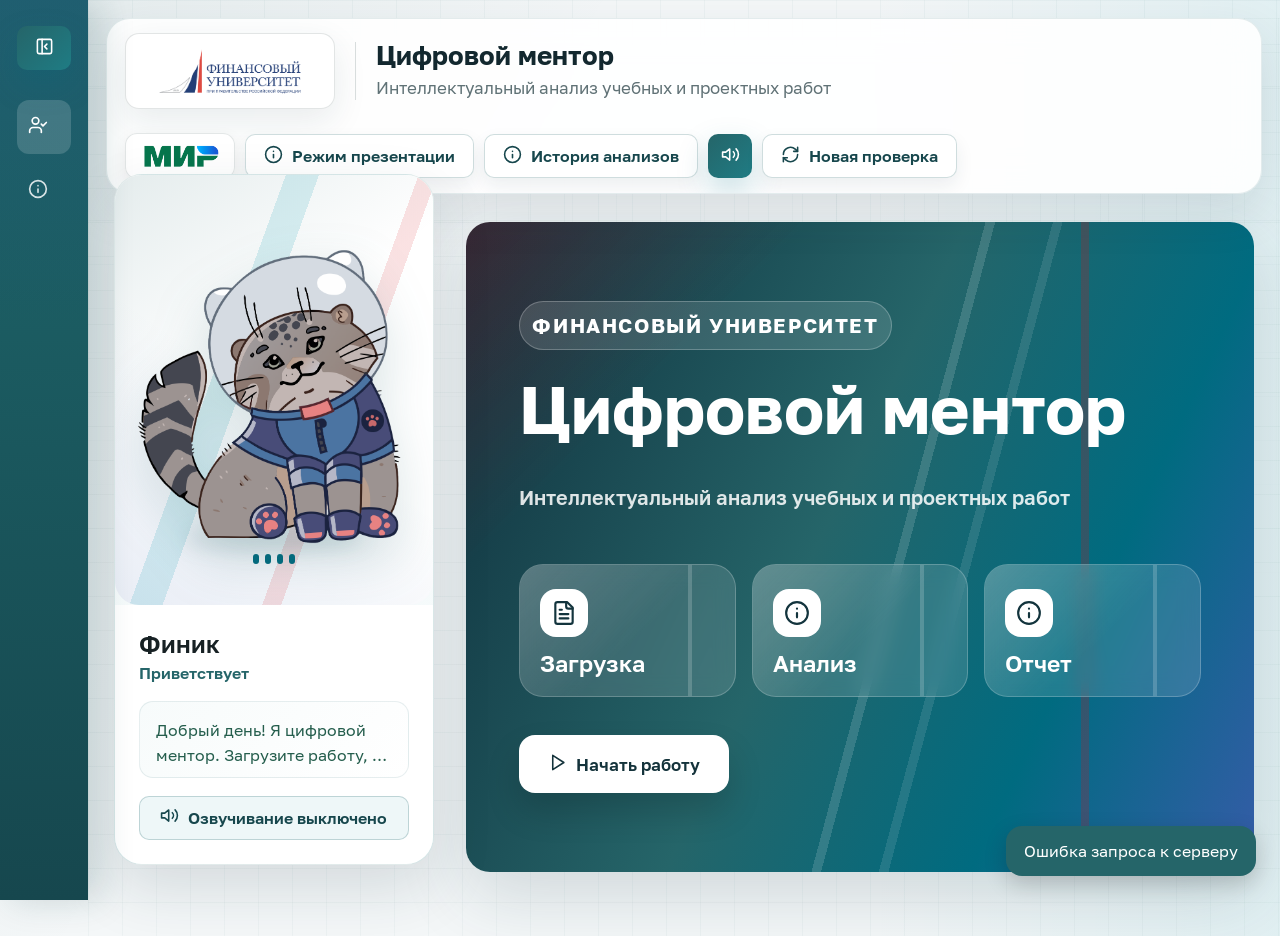
==== commit a3b74053: "feat: add versioned academic methodology catalog" ====
--- a/frontend/index.html
+++ b/frontend/index.html
@@ -128,6 +128,12 @@
                     <div>
                       <h2>Загрузите работу для анализа</h2>
                     </div>
+                  </div>
+
+                  <div class="work-type-field">
+                    <label for="workTypeSelect">Тип работы</label>
+                    <select id="workTypeSelect" aria-describedby="workTypeDescription"></select>
+                    <p id="workTypeDescription">Загружаю каталог методологий…</p>
                   </div>
 
                   <div class="drop-area">
@@ -261,23 +267,50 @@
                     <div>
                       <p class="eyebrow">Текущая стадия</p>
                       <strong>S?</strong>
+                      <div class="project-level"><small>Уровень проекта</small><b id="projectLevel">Требует доработки</b></div>
                       <span>Работа выполнена на хорошем уровне</span>
                     </div>
-                    <div class="score-ring">87</div>
+                    <div class="score-overview">
+                      <div class="score-ring">87</div>
+                      <div class="criteria-score-summary" id="criteriaScoreSummary"></div>
+                    </div>
                   </section>
 
                   <section class="card criteria-card" id="resultCriteria">
-                    <h2>Путь работы по стадиям</h2>
+                    <h2>📈 Оценки по критериям</h2>
                     <div id="criteriaList"></div>
                   </section>
 
-                  <section class="card list-card">
-                    <h2>Что устояло</h2>
+                  <section class="card candidate-checks" id="candidateChecks" hidden>
+                    <h2 id="ruleBasedReportTitle">Полнота автоматической проверки</h2>
+                    <p id="ruleBasedMethodology"></p>
+                    <p id="candidateCoverage"></p>
+                    <div id="representedResult" hidden>
+                      <h3 id="representedResultTitle">Результат, представленный в работе</h3>
+                      <p id="representedResultText"></p>
+                    </div>
+                    <div class="candidate-checks__columns">
+                      <div><h3>Что удалось проверить</h3><ul id="candidateCheckedList"></ul></div>
+                      <div><h3>Что не проверялось автоматически</h3><ul id="candidateNotCheckedList"></ul></div>
+                    </div>
+                    <details class="candidate-checks__rules">
+                      <summary>Проверяемые параметры и результаты</summary>
+                      <div id="candidateRuleList"></div>
+                    </details>
+                    <div id="methodologyLimitations" hidden>
+                      <h3>В рамках данного анализа не выполняются</h3>
+                      <ul id="methodologyLimitationsList"></ul>
+                    </div>
+                    <p class="candidate-checks__disclaimer" id="candidateDisclaimer"></p>
+                  </section>
+
+                  <section class="card list-card list-card--strengths">
+                    <h2>💪 Сильные стороны</h2>
                     <ul id="strengthsList"></ul>
                   </section>
 
-                  <section class="card list-card">
-                    <h2>Главные возражения</h2>
+                  <section class="card list-card list-card--issues">
+                    <h2>Что требует доработки</h2>
                     <ul id="improvementsList"></ul>
                   </section>
                 </div>
@@ -298,36 +331,18 @@
                   </div>
                 </section>
 
-                <section class="card ai-risk-card">
-                  <div class="section-heading">
-                    <span data-icon="sparkles"></span>
-                    <div>
-                      <h2>Один вопрос и следующий шаг</h2>
-                    </div>
-                  </div>
-                  <ul id="aiRiskList"></ul>
-                  <p class="disclaimer">Разбор не является подписью человека и не заменяет решение научного руководителя или экспертного совета.</p>
-                </section>
-
                 <section class="recommendation-section" id="resultRecommendations">
                   <div class="section-heading">
                     <span data-icon="route"></span>
                     <div>
-                      <h2>Следующий шаг</h2>
-                    </div>
+                      <h2>🛠 Что делать дальше</h2>
+                    </div>
+                  </div>
+                  <div class="recommendation-progress">
+                    <div><strong>Прогресс доработки</strong><span id="recommendationProgressText">0 рекомендаций запланировано</span></div>
+                    <div class="progress"><span id="recommendationProgressBar" style="width: 0%"></span></div>
                   </div>
                   <div class="recommendation-grid" id="recommendationPlan"></div>
-                </section>
-
-                <section class="card directions-card">
-                  <div class="section-heading">
-                    <span data-icon="compass"></span>
-                    <div>
-                      <h2>Как вы хотите улучшить работу?</h2>
-                    </div>
-                  </div>
-                  <div class="direction-buttons" id="directionButtons"></div>
-                  <div class="direction-result" id="directionResult">Выберите направление улучшения.</div>
                 </section>
 
                 <section class="card chat-card" id="resultChat">
@@ -354,6 +369,18 @@
                     </button>
                   </form>
                 </section>
+
+                <section class="card directions-card">
+                  <div class="section-heading">
+                    <span data-icon="compass"></span>
+                    <div>
+                      <h2>Как вы хотите улучшить работу?</h2>
+                    </div>
+                  </div>
+                  <div class="direction-buttons" id="directionButtons"></div>
+                  <div class="direction-result" id="directionResult">Выберите направление улучшения.</div>
+                </section>
+
                 <section class="card report-card detailed-report-card">
                   <div class="detailed-report-hero">
                     <div>
@@ -412,6 +439,17 @@
                     </div>
                   </div>
                   <div class="history-list" id="historyList"></div>
+                </section>
+
+                <section class="card ai-risk-card">
+                  <div class="section-heading">
+                    <span data-icon="sparkles"></span>
+                    <div>
+                      <h2>Один вопрос и следующий шаг</h2>
+                    </div>
+                  </div>
+                  <ul id="aiRiskList"></ul>
+                  <p class="disclaimer">Разбор не является подписью человека и не заменяет решение научного руководителя или экспертного совета.</p>
                 </section>
               </div>
 
@@ -529,26 +567,32 @@
     <div class="notification" id="notification" role="status" aria-live="polite"></div>
     <div class="modal-overlay" id="recommendationModal" hidden>
       <section class="modal-card" role="dialog" aria-modal="true" aria-labelledby="recommendationModalTitle">
-        <button class="icon-button modal-close" type="button" id="recommendationModalClose" aria-label="Закрыть окно">
-          <span data-icon="x"></span>
-        </button>
-        <div class="modal-card__badge" id="recommendationModalPriority">1</div>
-        <p class="eyebrow">Рекомендация</p>
-        <h2 id="recommendationModalTitle">План доработки</h2>
-        <p id="recommendationModalDescription"></p>
-        <div class="modal-card__grid">
-          <div>
-            <span>Эффект</span>
-            <strong id="recommendationModalEffect"></strong>
-          </div>
-          <div>
-            <span>Сложность</span>
-            <strong id="recommendationModalComplexity"></strong>
-          </div>
-        </div>
-        <div class="modal-card__section">
-          <h3>Что сделать</h3>
-          <p id="recommendationModalAction"></p>
+        <header class="recommendation-modal__header">
+          <button class="icon-button modal-close" type="button" id="recommendationModalClose" aria-label="Закрыть окно">
+            <span data-icon="x"></span>
+          </button>
+          <div class="modal-card__badge" id="recommendationModalPriority">1</div>
+          <p class="eyebrow">Рекомендация</p>
+          <h2 id="recommendationModalTitle">План доработки</h2>
+        </header>
+        <div class="recommendation-modal__content">
+          <p id="recommendationModalDescription"></p>
+          <div class="modal-card__grid">
+            <div><span>Эффект</span><strong id="recommendationModalEffect"></strong></div>
+            <div><span>Сложность</span><strong id="recommendationModalComplexity"></strong></div>
+          </div>
+          <div class="modal-card__section">
+            <h3>Почему появилась рекомендация</h3>
+            <p id="recommendationModalWhy"></p>
+          </div>
+          <div class="modal-card__grid">
+            <div><span>Улучшает критерий</span><strong id="recommendationModalCriterion"></strong></div>
+            <div><span>Пример изменения</span><strong id="recommendationModalExample"></strong></div>
+          </div>
+          <div class="modal-card__section">
+            <h3>Что именно изменить</h3>
+            <p id="recommendationModalAction"></p>
+          </div>
         </div>
         <div class="modal-card__actions">
           <button class="button" type="button" id="recommendationModalAccept">Учту</button>
@@ -571,17 +615,20 @@
         <p class="eyebrow">Сохраненные результаты</p>
         <h2 id="historyModalTitle">История анализов</h2>
         <p class="history-limitation">До появления авторизации история относится ко всему текущему развертыванию, а не к отдельному пользователю.</p>
-        <div class="history-list" id="historyModalList"></div>
+        <div class="history-list history-list--scroll" id="historyModalList"></div>
       </section>
     </div>
     <div class="modal-overlay" id="documentModal" hidden>
-      <section class="modal-card document-viewer" role="dialog" aria-modal="true" aria-labelledby="documentModalTitle">
+      <section class="modal-card document-viewer" tabindex="-1" role="dialog" aria-modal="true" aria-labelledby="documentModalTitle">
         <button class="icon-button modal-close" type="button" id="documentModalClose" aria-label="Закрыть документ"><span data-icon="x"></span></button>
         <p class="eyebrow">Связанный фрагмент</p>
         <h2 id="documentModalTitle">Исходный документ</h2>
         <p id="documentEvidenceNotice"></p>
         <blockquote id="documentEvidenceQuote"></blockquote>
-        <iframe id="documentViewerFrame" title="Исходный PDF" hidden></iframe>
+        <div class="pdf-evidence-page" id="documentPage" hidden>
+          <img id="documentPageImage" alt="Страница исходного PDF" />
+          <span class="pdf-evidence-highlight" id="documentPageHighlight" aria-label="Связанный фрагмент"></span>
+        </div>
       </section>
     </div>
     <aside class="presenter-panel" id="presenterPanel" hidden aria-label="Панель ведущего">
--- a/frontend/src/styles/global.css
+++ b/frontend/src/styles/global.css
@@ -979,6 +979,42 @@
   margin-top: 42px;
 }
 
+.work-type-field {
+  margin-bottom: 18px;
+  padding: 18px 20px;
+  border: 1px solid var(--border-light);
+  border-radius: 18px;
+  background: rgba(255, 255, 255, 0.76);
+}
+
+.work-type-field label {
+  display: block;
+  margin-bottom: 8px;
+  color: var(--text-main);
+  font-weight: 700;
+}
+
+.work-type-field select {
+  width: 100%;
+  min-height: 48px;
+  padding: 0 44px 0 14px;
+  border: 1px solid #b9cecf;
+  border-radius: 12px;
+  color: var(--text-main);
+  background: #fff;
+  font: inherit;
+}
+
+.work-type-field p {
+  margin: 9px 0 0;
+  color: var(--text-secondary);
+  line-height: 1.45;
+}
+
+.work-type-field.is-unavailable p {
+  color: #8a5a14;
+}
+
 .drop-area {
   position: relative;
   min-height: 320px;
@@ -1803,6 +1839,8 @@
   padding: 12px 14px;
   border-radius: 16px;
   line-height: 1.45;
+  white-space: pre-wrap;
+  overflow-wrap: anywhere;
 }
 
 .chat-message.is-mentor {
@@ -3981,6 +4019,90 @@
   }
 }
 
+/* Final report flow: one page scroll, no clipped recommendation controls. */
+#resultsStage,
+#resultsStage .recommendation-section,
+#resultsStage .recommendation-grid,
+#resultsStage .recommendation-card {
+  min-width: 0;
+  max-width: 100%;
+  box-sizing: border-box;
+}
+
+#resultsStage .recommendation-section {
+  height: auto !important;
+  max-height: none !important;
+  overflow: visible !important;
+  overscroll-behavior: auto;
+}
+
+#resultsStage .recommendation-grid {
+  align-items: stretch;
+  overflow: visible;
+}
+
+#resultsStage .recommendation-card {
+  height: auto;
+  min-height: 0;
+  display: flex;
+  flex-direction: column;
+  overflow: visible;
+}
+
+#resultsStage .recommendation-card__actions {
+  margin-top: auto;
+  padding-top: 16px;
+}
+
+#resultsStage .recommendation-card__actions .button {
+  min-height: 44px;
+  overflow: visible;
+  white-space: normal;
+}
+
+#resultsStage .score-card {
+  grid-template-columns: minmax(0, 1fr) minmax(360px, 520px);
+}
+
+#resultsStage .score-overview,
+#resultsStage .criteria-score-summary,
+#resultsStage .criteria-score-summary > div {
+  min-width: 0;
+  max-width: 100%;
+  box-sizing: border-box;
+}
+
+#resultsStage .score-overview {
+  grid-template-columns: minmax(132px, 168px) minmax(0, 1fr);
+}
+
+#resultsStage .criteria-score-summary {
+  grid-template-columns: repeat(2, minmax(0, 1fr));
+}
+
+.report-list-item {
+  display: flex !important;
+  align-items: flex-start;
+  gap: 12px;
+  padding: 13px 14px !important;
+}
+
+.report-list-item::before { content: none !important; }
+.report-list-item__icon { width: 24px; height: 24px; flex: 0 0 24px; display: grid; place-items: center; border-radius: 8px; font-weight: 900; line-height: 1; }
+.report-list-item__text { min-width: 0; flex: 1 1 auto; overflow-wrap: anywhere; }
+.report-list-item.is-positive .report-list-item__icon { color: #17653b; background: rgba(38,166,91,.12); }
+.report-list-item.is-warning .report-list-item__icon { color: #8a5717; background: rgba(222,142,44,.14); }
+
+@media (max-width: 1500px) {
+  #resultsStage .score-card { grid-template-columns: 1fr; }
+  #resultsStage .score-overview { grid-template-columns: 150px minmax(0, 1fr); }
+}
+
+@media (max-width: 760px) {
+  #resultsStage .score-overview { grid-template-columns: 1fr; }
+  #resultsStage .criteria-score-summary { grid-template-columns: repeat(2, minmax(0, 1fr)); }
+}
+
 /* Compact mentor copy is a status surface; complete answers remain in chat. */
 .avatar-card .mentor-message {
   min-height: 0;
@@ -3989,6 +4111,105 @@
   overflow: hidden;
   -webkit-box-orient: vertical;
   -webkit-line-clamp: 2;
+}
+
+/* Report UX completion: scrollable history, expert overview and real PDF evidence overlay. */
+#historyModal .modal-card {
+  max-height: min(88vh, 820px);
+  display: grid;
+  grid-template-rows: auto auto auto minmax(0, 1fr);
+  overflow: hidden;
+}
+
+.history-list--scroll {
+  min-height: 0;
+  max-height: min(58vh, 560px);
+  padding-right: 8px;
+  overflow-y: auto;
+  overscroll-behavior: contain;
+  scrollbar-gutter: stable;
+}
+
+.history-list--scroll .history-item { flex: 0 0 auto; }
+.history-limitation { font-size: 13px !important; }
+
+#resultsStage .score-overview { display: grid; grid-template-columns: auto minmax(220px, 1fr); gap: 24px; align-items: center; }
+#resultsStage .project-level { width: fit-content; margin-top: 16px; padding: 10px 14px; border-radius: 14px; background: rgba(0,107,128,.08); }
+#resultsStage .project-level small, #resultsStage .project-level b { display: block; margin: 0; }
+#resultsStage .project-level small { color: #64767a; font-size: 11px; text-transform: uppercase; letter-spacing: .08em; }
+#resultsStage .project-level b { margin-top: 3px; color: #17474d; }
+.criteria-score-summary { display: grid; grid-template-columns: repeat(2, minmax(0,1fr)); gap: 8px; }
+.criteria-score-summary > div { padding: 9px 10px; border-radius: 12px; background: rgba(255,255,255,.78); box-shadow: 0 8px 18px rgba(20,51,65,.07); }
+.criteria-score-summary span, .criteria-score-summary strong { display: inline; margin: 0 !important; font-size: 12px !important; }
+.criteria-score-summary strong { float: right; color: #17474d !important; }
+.criteria-score-summary i { height: 5px; display: block; clear: both; margin-top: 7px; overflow: hidden; border-radius: 99px; background: rgba(0,107,128,.12); }
+.criteria-score-summary i b { height: 100%; display: block; border-radius: inherit; background: linear-gradient(90deg,#256569,#48a8b8); }
+
+#resultsStage .list-card li { position: relative; margin: 9px 0; padding: 13px 14px 13px 42px; border-radius: 14px; background: #fff; box-shadow: 0 9px 22px rgba(20,51,65,.06); list-style: none; }
+#resultsStage .list-card li::before { content: "⚠"; position: absolute; left: 14px; top: 12px; color: #21835a; font-weight: 900; }
+#resultsStage .list-card--strengths li::before { content: "✓"; color: #21835a; }
+#resultsStage .list-card--issues li::before { content: "⚠"; color: #b16d15; }
+
+.recommendation-progress { margin: 0 0 22px; padding: 16px 18px; border-radius: 18px; background: rgba(0,107,128,.07); }
+.recommendation-progress > div:first-child { display: flex; justify-content: space-between; gap: 16px; margin-bottom: 10px; }
+.recommendation-progress span { color: #607277; font-size: 13px; }
+.recommendation-card { transition: transform .2s ease, opacity .2s ease, box-shadow .2s ease; }
+.recommendation-card:hover { transform: translateY(-3px); }
+.recommendation-card.is-checked { opacity: .58; }
+
+.document-viewer { overflow-y: auto; }
+.document-viewer:focus { outline: none; }
+
+#documentModal.is-fragment .document-viewer {
+  width: min(560px, calc(100vw - 32px));
+  max-height: min(76vh, 560px);
+  padding: 28px 30px;
+  overflow-y: auto;
+}
+
+#documentModal.is-fragment .document-viewer h2 {
+  max-width: calc(100% - 52px);
+  margin-bottom: 10px;
+  font-size: clamp(24px, 2.2vw, 30px);
+  line-height: 1.15;
+}
+
+#documentModal.is-fragment #documentEvidenceNotice {
+  margin-bottom: 14px;
+  color: #607277;
+  font-size: 13px;
+  line-height: 1.45;
+}
+
+#documentModal.is-fragment #documentEvidenceQuote {
+  margin: 0;
+  padding: 16px 18px;
+  border-left: 4px solid #0098af;
+  border-radius: 14px;
+  background: #eef7f8;
+  color: #263d42;
+  font-size: 15px;
+  line-height: 1.6;
+}
+.pdf-evidence-page { position: relative; width: min(100%, 860px); margin: 12px auto 0; background: #dbe5e7; box-shadow: 0 18px 48px rgba(10,31,38,.18); }
+.pdf-evidence-page img { width: 100%; height: auto; display: block; }
+.pdf-evidence-highlight { position: absolute; z-index: 2; border: 2px solid #e09b18; border-radius: 4px; background: rgba(255,210,73,.38); box-shadow: 0 0 0 3px rgba(255,255,255,.55), 0 0 24px rgba(224,155,24,.55); pointer-events: none; animation: evidencePulse 1.4s ease-in-out 2; }
+@keyframes evidencePulse { 50% { background: rgba(255,191,0,.62); box-shadow: 0 0 0 6px rgba(255,217,95,.28); } }
+
+@media (max-width: 900px) {
+  #resultsStage .score-overview { grid-template-columns: 1fr; }
+  .criteria-score-summary { grid-template-columns: repeat(3,minmax(0,1fr)); }
+}
+
+@media (max-width: 640px) {
+  #historyModal .modal-card { max-height: 94vh; padding: 24px 18px; }
+  .history-list--scroll { max-height: 64vh; }
+  .criteria-score-summary { grid-template-columns: repeat(2,minmax(0,1fr)); }
+  .recommendation-progress > div:first-child { display: grid; }
+}
+
+@media (prefers-reduced-motion: reduce) {
+  .recommendation-card, .pdf-evidence-highlight { animation: none !important; transition: none !important; }
 }
 
 @media (max-width: 1040px) {
@@ -4247,6 +4468,81 @@
 .criterion__evidence { margin-top: 8px; padding: 10px; border-left: 3px solid var(--green-main); background: white; }
 .criterion__evidence .button { margin-top: 8px; }
 
+#resultsStage .criterion__evidence-heading {
+  display: flex;
+  align-items: center;
+  justify-content: space-between;
+  gap: 8px;
+  margin-top: 12px;
+}
+
+#resultsStage .criterion__evidence-heading span {
+  min-width: 24px;
+  padding: 3px 7px;
+  border-radius: 999px;
+  color: #256569;
+  background: rgba(0, 152, 175, 0.12);
+  text-align: center;
+  font-size: 11px;
+  font-weight: 850;
+}
+
+#resultsStage .criterion__evidence {
+  margin-top: 7px;
+  padding: 10px 11px;
+  display: grid;
+  grid-template-columns: minmax(0, 1fr) auto;
+  gap: 10px;
+  align-items: center;
+  border: 1px solid rgba(0, 107, 128, 0.12);
+  border-left: 3px solid #168498;
+  border-radius: 10px;
+  background: rgba(255, 255, 255, 0.78);
+}
+
+#resultsStage .criterion__evidence p {
+  min-width: 0;
+  margin: 0;
+  color: #5b7075;
+  font-size: 12px;
+  line-height: 1.4;
+}
+
+#resultsStage .criterion__evidence p b {
+  display: block;
+  margin-bottom: 3px;
+  overflow: hidden;
+  color: #28464b;
+  font-size: 11px;
+  line-height: 1.3;
+  text-overflow: ellipsis;
+  white-space: nowrap;
+}
+
+#resultsStage .criterion__evidence-button {
+  min-height: 34px;
+  padding: 7px 10px;
+  border: 1px solid rgba(0, 107, 128, 0.22);
+  border-radius: 9px;
+  color: #145966;
+  background: #eef7f8;
+  cursor: pointer;
+  font: inherit;
+  font-size: 11px;
+  font-weight: 850;
+  white-space: nowrap;
+}
+
+#resultsStage .criterion__evidence-button:hover {
+  border-color: rgba(0, 107, 128, 0.45);
+  background: #e1f1f3;
+}
+
+@media (max-width: 760px) {
+  #resultsStage .criterion__evidence { grid-template-columns: 1fr; }
+  #resultsStage .criterion__evidence-button { width: 100%; }
+}
+
 .modal-card--wide { width: min(920px, calc(100vw - 32px)); }
 .metrics-grid { display: grid; grid-template-columns: repeat(3, minmax(0, 1fr)); gap: 12px; margin: 20px 0; }
 .metrics-grid > div { display: grid; gap: 5px; padding: 14px; border-radius: 14px; background: rgba(0, 107, 128, 0.07); }
@@ -4499,6 +4795,38 @@
   flex-wrap: wrap;
   gap: 8px;
   margin-top: 4px;
+}
+
+#resultsStage .source-evidence-panel {
+  margin-bottom: 18px;
+  padding: 18px;
+  border: 1px solid rgba(0, 152, 175, 0.22);
+  border-radius: 18px;
+  background: linear-gradient(135deg, rgba(0, 152, 175, 0.1), rgba(255, 255, 255, 0.94));
+}
+
+#resultsStage .source-evidence-panel strong,
+#resultsStage .source-evidence-panel span {
+  display: block;
+}
+
+#resultsStage .source-evidence-panel span {
+  margin-top: 4px;
+  color: #607277;
+  font-size: 13px;
+}
+
+#resultsStage .source-evidence-panel__actions {
+  display: flex;
+  flex-wrap: wrap;
+  gap: 8px;
+  margin-top: 14px;
+}
+
+#resultsStage .source-evidence-panel__actions .button {
+  width: auto;
+  min-height: 42px;
+  margin: 0;
 }
 
 #resultsStage .remark-tab {
@@ -4806,3 +5134,87 @@
   .about-models__grid article { grid-template-columns: 12px 1fr; }
   .about-models__grid p { grid-column: 2; }
 }
+
+/* Cascade guard for the report layout. Keep this block last. */
+#resultsStage .recommendation-section { height: auto !important; max-height: none !important; overflow: visible !important; }
+#resultsStage .recommendation-grid {
+  max-height: none;
+  padding: 0;
+  overflow: visible;
+}
+#resultsStage .recommendation-card { min-width: 0; height: auto; overflow: visible; }
+#resultsStage .recommendation-card__actions { margin-top: auto; }
+#resultsStage .score-card { grid-template-columns: minmax(0, 1fr) minmax(360px, 520px); }
+#resultsStage .score-overview { min-width: 0; grid-template-columns: minmax(132px, 168px) minmax(0, 1fr); }
+#resultsStage .criteria-score-summary { min-width: 0; grid-template-columns: repeat(2, minmax(0, 1fr)); }
+
+@media (max-width: 1500px) {
+  #resultsStage .score-card { grid-template-columns: 1fr; }
+  #resultsStage .score-overview { grid-template-columns: 150px minmax(0, 1fr); }
+}
+
+@media (max-width: 760px) {
+  #resultsStage .score-overview { grid-template-columns: 1fr; }
+}
+
+#recommendationModal .modal-card {
+  max-height: 90vh;
+  display: flex;
+  flex-direction: column;
+}
+
+#recommendationModal .recommendation-modal__header,
+#recommendationModal .modal-card__actions {
+  flex: 0 0 auto;
+}
+
+#recommendationModal .recommendation-modal__content {
+  min-height: 0;
+  padding-right: 8px;
+  overflow-x: hidden;
+  overflow-y: auto;
+  overscroll-behavior: contain;
+  scrollbar-gutter: stable;
+}
+
+#recommendationModal .recommendation-modal__content > p {
+  margin: 0 0 22px;
+  color: #4f6368;
+  font-size: 17px;
+  line-height: 1.55;
+}
+
+#recommendationModal .modal-card__actions {
+  margin-top: 18px;
+}
+.candidate-checks__columns {
+  display: grid;
+  grid-template-columns: repeat(2, minmax(0, 1fr));
+  gap: 20px;
+}
+
+.candidate-checks__columns > div {
+  padding: 18px;
+  border-radius: 18px;
+  background: rgba(238, 246, 247, 0.72);
+}
+
+.candidate-checks__columns li,
+.candidate-checks__disclaimer {
+  color: var(--text-secondary);
+}
+
+.criteria-score-summary .is-not-checked {
+  opacity: 0.7;
+}
+
+.candidate-checks__rules { margin-top: 20px; }
+.candidate-checks__rules summary { cursor: pointer; font-weight: 700; }
+.candidate-rule { margin-top: 10px; padding: 14px 16px; border-left: 4px solid var(--green-dark); background: rgba(255, 255, 255, 0.72); }
+.candidate-rule > span { display: block; margin-top: 4px; color: var(--text-secondary); }
+.candidate-rule.is-not-checked { border-left-color: #9aa9ad; background: #f4f7f8; }
+.candidate-rule.is-not-checked > span { color: #65777c; }
+
+@media (max-width: 760px) {
+  .candidate-checks__columns { grid-template-columns: 1fr; }
+}
